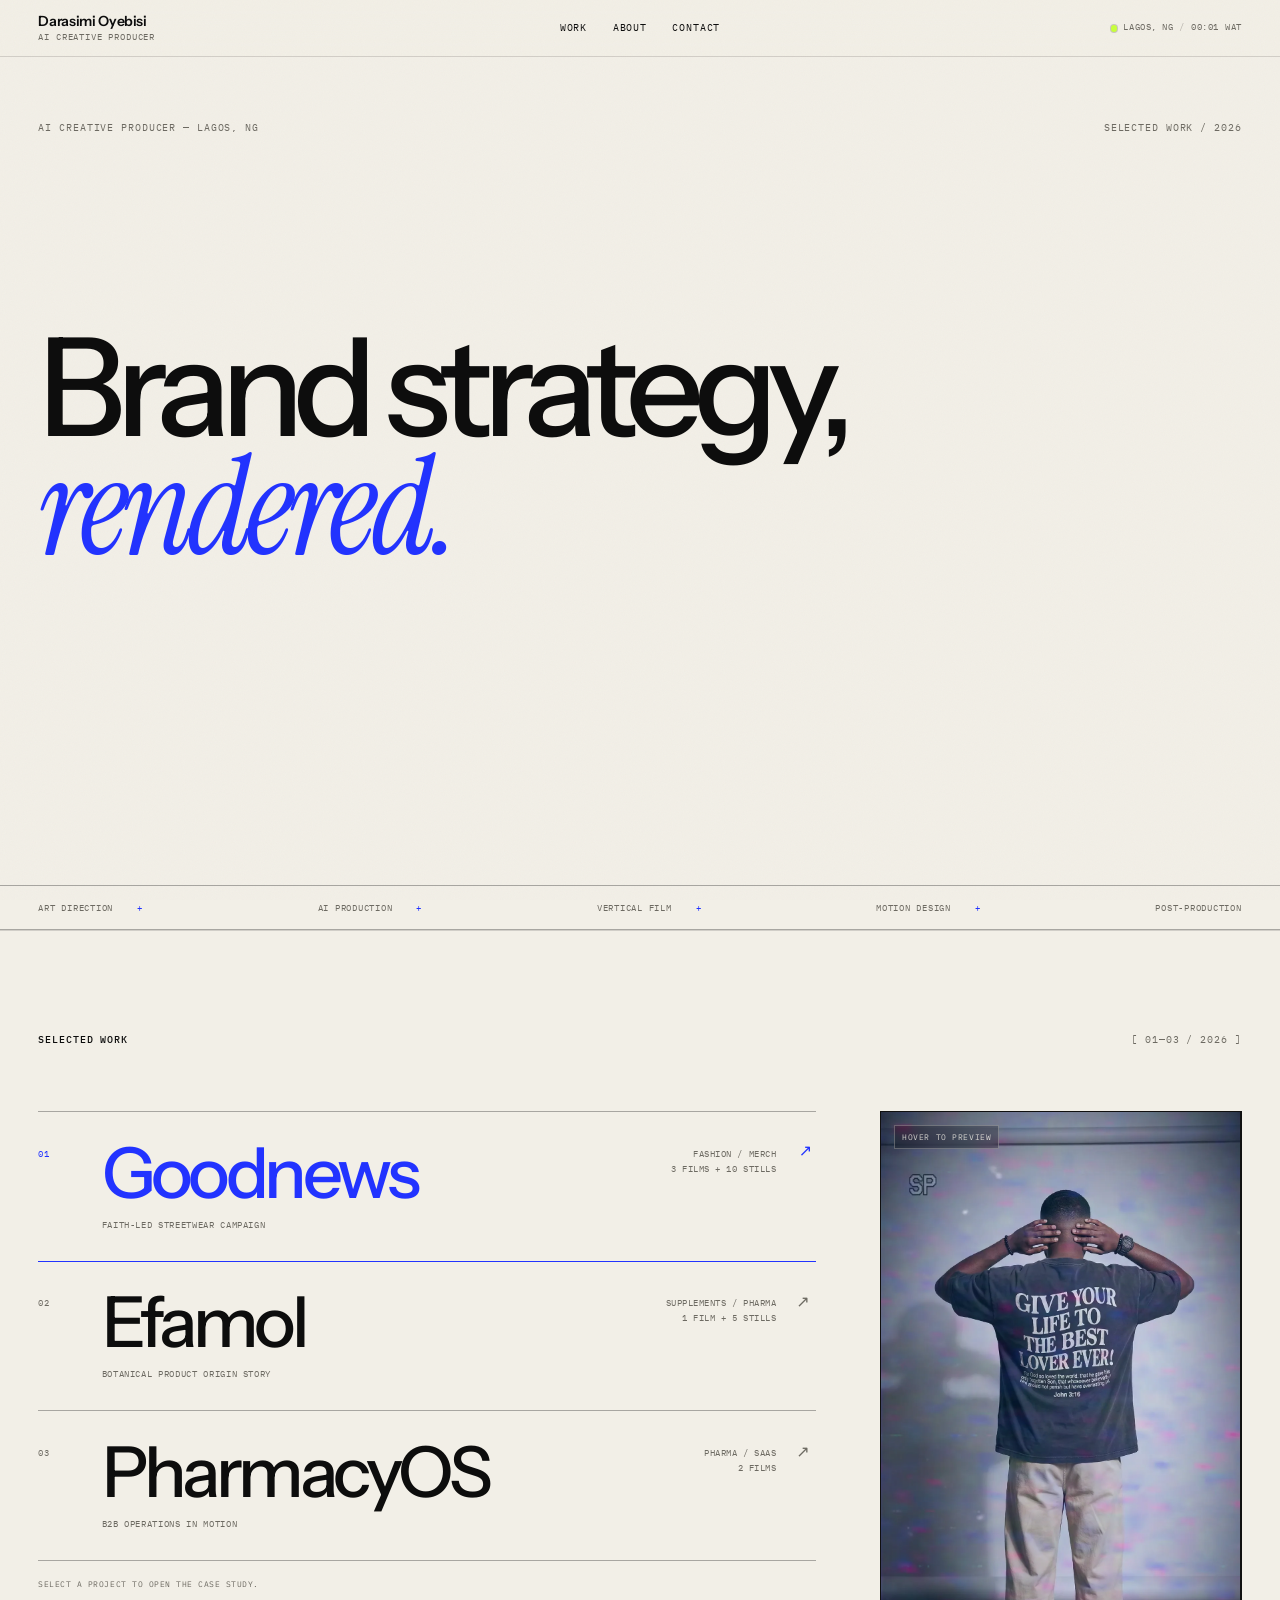
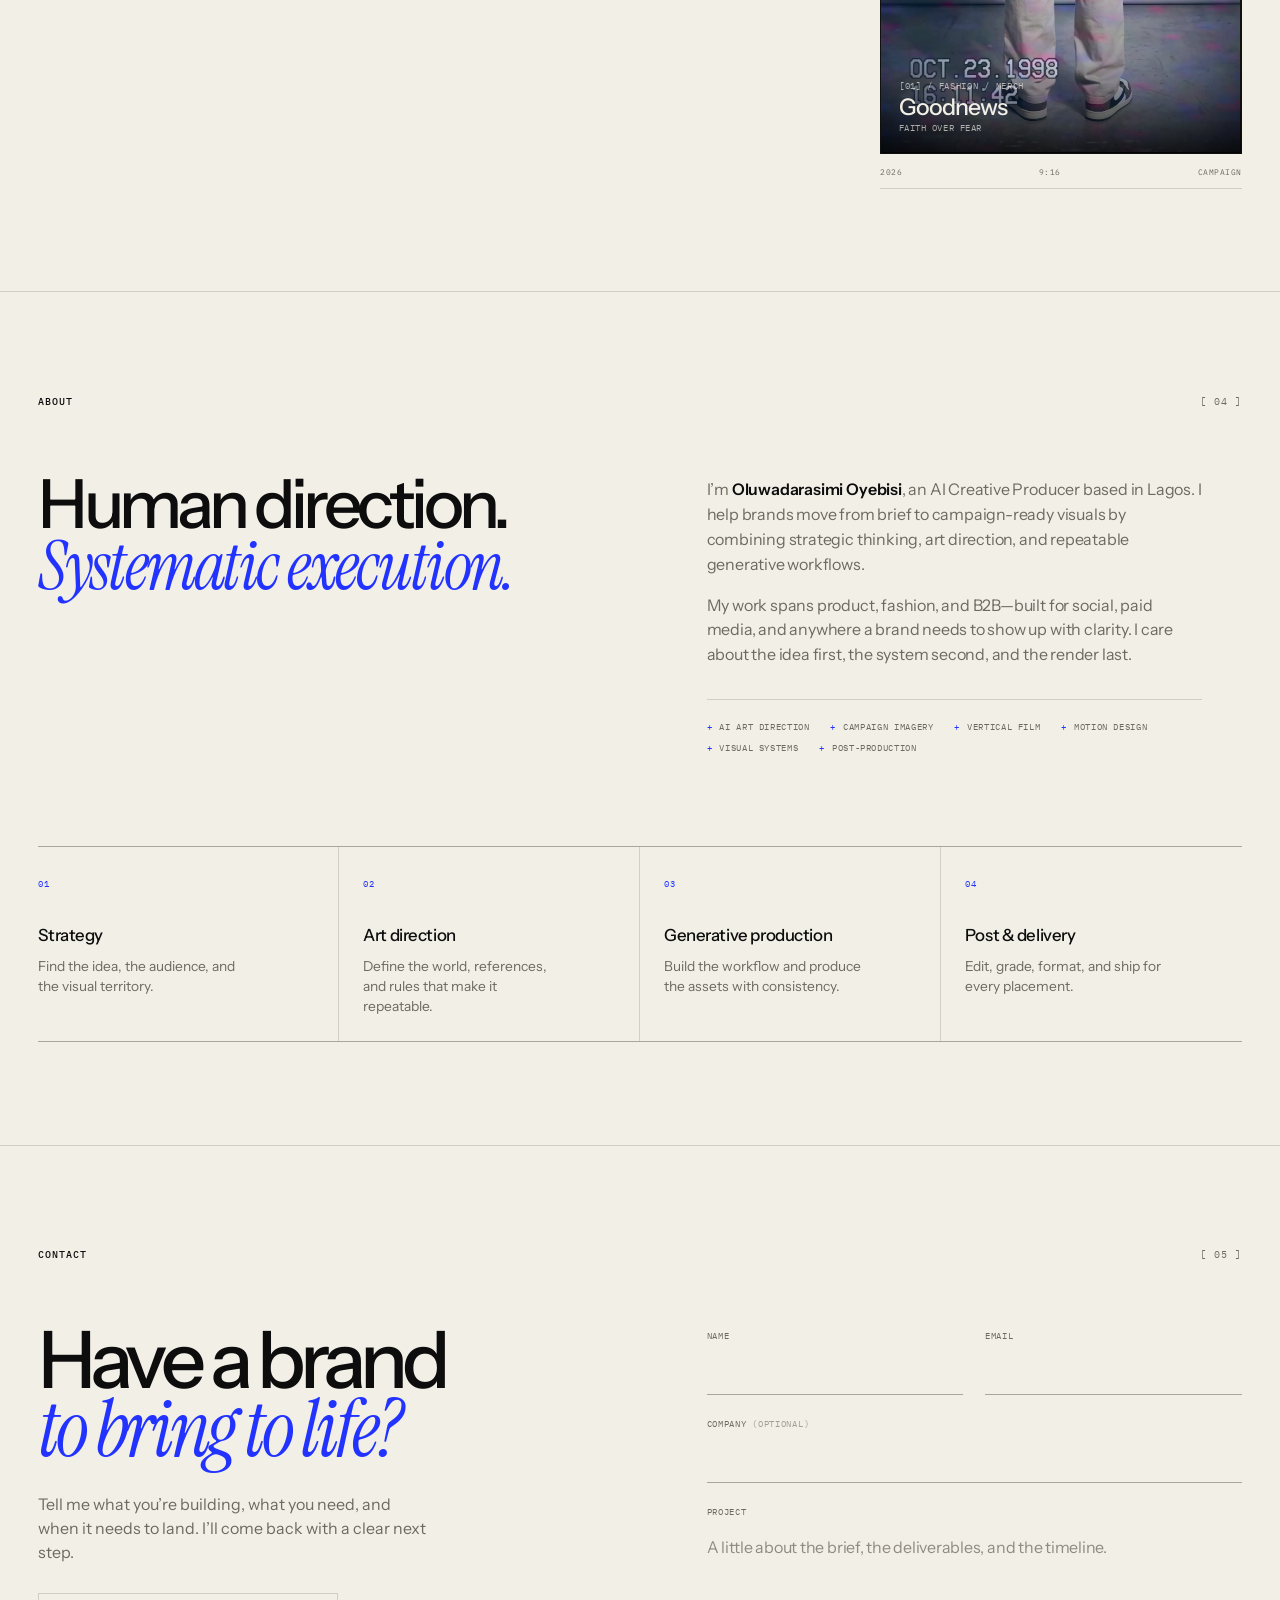
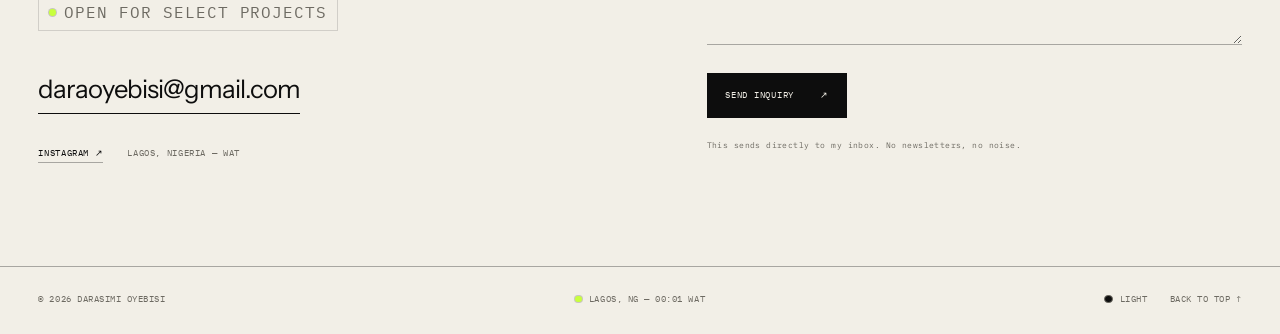
==== index.html @ 55bec702 "Add project outcomes and refine Goodnews copy" ====
<!doctype html>
<html lang="en" data-theme="light">
<head>
  <meta charset="utf-8">
  <meta name="viewport" content="width=device-width, initial-scale=1">
  <title>Darasimi Oyebisi — AI Creative Producer</title>
  <meta name="description" content="Darasimi Oyebisi is an AI Creative Producer turning brand strategy into studio-grade commercial visuals through systematic AI workflows. Selected work for Efamol, Goodnews, and PharmacyOS.">
  <meta name="author" content="Oluwadarasimi Oyebisi">
  <meta name="robots" content="index, follow">
  <meta name="theme-color" content="#F2EFE7">
  <meta name="color-scheme" content="light dark">

  <link rel="canonical" href="https://darasimi199.github.io/portfolio/">
  <meta property="og:type" content="website">
  <meta property="og:url" content="https://darasimi199.github.io/portfolio/">
  <meta property="og:title" content="Darasimi Oyebisi — AI Creative Producer">
  <meta property="og:description" content="Brand strategy, rendered. Studio-grade commercial visuals through systematic AI workflows.">
  <meta property="og:image" content="https://darasimi199.github.io/portfolio/assets/img/og-image.jpg">
  <meta property="og:image:width" content="1200">
  <meta property="og:image:height" content="630">
  <meta property="og:image:alt" content="Darasimi Oyebisi — AI Creative Producer, with campaign imagery from Goodnews Merch.">
  <meta name="twitter:card" content="summary_large_image">
  <meta name="twitter:title" content="Darasimi Oyebisi — AI Creative Producer">
  <meta name="twitter:description" content="Brand strategy, rendered. Studio-grade commercial visuals through systematic AI workflows.">
  <meta name="twitter:image" content="https://darasimi199.github.io/portfolio/assets/img/og-image.jpg">
  <meta name="twitter:image:alt" content="Darasimi Oyebisi — AI Creative Producer, with campaign imagery from Goodnews Merch.">

  <link rel="icon" href="assets/img/favicon.svg" type="image/svg+xml">
  <link rel="preload" href="assets/fonts/instrument-sans-latin.woff2" as="font" type="font/woff2" crossorigin>
  <link rel="preload" href="assets/fonts/instrument-serif-italic-latin.woff2" as="font" type="font/woff2" crossorigin>
  <link rel="stylesheet" href="assets/css/styles.css?v=20261104b">

  <script>
    (() => {
      try {
        const saved = localStorage.getItem('theme');
        document.documentElement.dataset.theme = saved === 'dark' ? 'dark' : 'light';
      } catch (error) {
        document.documentElement.dataset.theme = 'light';
      }
    })();
  </script>

  <script type="application/ld+json">
    {
      "@context": "https://schema.org",
      "@type": "Person",
      "name": "Oluwadarasimi Oyebisi",
      "alternateName": "Darasimi Oyebisi",
      "url": "https://darasimi199.github.io/portfolio/",
      "jobTitle": "AI Creative Producer",
      "description": "AI Creative Producer turning brand strategy into studio-grade commercial visuals through systematic AI workflows.",
      "email": "mailto:daraoyebisi@gmail.com",
      "address": {
        "@type": "PostalAddress",
        "addressLocality": "Lagos",
        "addressCountry": "NG"
      },
      "sameAs": [
        "https://www.instagram.com/jeezisreal/"
      ],
      "knowsAbout": [
        "AI art direction",
        "Commercial visuals",
        "Campaign production",
        "Vertical film",
        "Motion design",
        "Post-production"
      ]
    }
  </script>
</head>
<body>
  <a class="skip-link" href="#main">Skip to content</a>

  <header class="site-header">
    <div class="site-header__inner">
      <a class="brand" href="#top" aria-label="Darasimi Oyebisi — back to top">
        <span class="brand__name">Darasimi Oyebisi</span>
        <span class="brand__role">AI Creative Producer</span>
      </a>

      <nav class="site-nav" aria-label="Primary navigation">
        <a href="#work">Work</a>
        <a href="#about">About</a>
        <a href="#contact">Contact</a>
      </nav>

      <p class="header-meta">
        <span class="status-dot" aria-hidden="true"></span>
        <span>Lagos, NG</span>
        <span class="header-meta__sep">/</span>
        <time data-clock datetime="">--:--</time>
        <span>WAT</span>
      </p>
    </div>
  </header>

  <main id="main">
    <section class="hero" id="top" aria-labelledby="hero-title">
      <div class="hero__top">
        <p class="eyebrow">AI Creative Producer — Lagos, NG</p>
        <p class="hero__note">Selected work / 2026</p>
      </div>

      <h1 class="hero__title" id="hero-title">
        Brand strategy,<br>
        <em>rendered.</em>
      </h1>

      <div class="hero__bottom">
        <p class="hero__lede">
          I turn brand strategy into studio-grade commercial visuals through systematic AI workflows.
        </p>
        <a class="scroll-cue" href="#work">
          <span>View selected work</span>
          <span aria-hidden="true">↓</span>
        </a>
      </div>
    </section>

    <div class="discipline-strip" aria-hidden="true">
      <div class="discipline-strip__inner">
        <span>Art direction</span>
        <span>AI production</span>
        <span>Vertical film</span>
        <span>Motion design</span>
        <span>Post-production</span>
      </div>
    </div>

    <section class="section work" id="work" aria-labelledby="work-title">
      <div class="section-head">
        <h2 class="section-label" id="work-title">Selected work</h2>
        <p class="section-index">[ 01—03 / 2026 ]</p>
      </div>

      <div class="work-grid">
        <div class="work-list">
          <a class="project-row is-active" href="#goodnews" data-project="goodnews" aria-haspopup="dialog">
            <span class="project-row__number">01</span>
            <span class="project-row__body">
              <span class="project-row__name">Goodnews</span>
              <span class="project-row__desc">Faith-led streetwear campaign</span>
            </span>
            <span class="project-row__meta">Fashion / Merch<br>3 films + 10 stills</span>
            <span class="project-row__arrow" aria-hidden="true">↗</span>
            <img class="project-row__thumb" src="assets/media/goodnews/goodnews-poster.webp" alt="" width="1080" height="1920" loading="lazy">
          </a>

          <a class="project-row" href="#efamol" data-project="efamol" aria-haspopup="dialog">
            <span class="project-row__number">02</span>
            <span class="project-row__body">
              <span class="project-row__name">Efamol</span>
              <span class="project-row__desc">Botanical product origin story</span>
            </span>
            <span class="project-row__meta">Supplements / Pharma<br>1 film + 5 stills</span>
            <span class="project-row__arrow" aria-hidden="true">↗</span>
            <img class="project-row__thumb" src="assets/media/efamol/efamol-poster.webp" alt="" width="1080" height="1920" loading="lazy">
          </a>

          <a class="project-row" href="#pharmacyos" data-project="pharmacyos" aria-haspopup="dialog">
            <span class="project-row__number">03</span>
            <span class="project-row__body">
              <span class="project-row__name">PharmacyOS</span>
              <span class="project-row__desc">B2B operations in motion</span>
            </span>
            <span class="project-row__meta">Pharma / SaaS<br>2 films</span>
            <span class="project-row__arrow" aria-hidden="true">↗</span>
            <img class="project-row__thumb" src="assets/media/pharmacyos/pharmacyos-sku-poster.webp" alt="" width="1080" height="1920" loading="lazy">
          </a>

          <p class="work-note">Select a project to open the case study.</p>
        </div>

        <aside class="work-preview" aria-hidden="true">
          <div class="preview-frame">
            <video class="preview-video is-active" data-preview="goodnews" muted loop playsinline preload="none" poster="assets/media/goodnews/goodnews-poster.webp">
              <source src="assets/media/goodnews/goodnews-preview.mp4" type="video/mp4">
            </video>
            <video class="preview-video" data-preview="efamol" muted loop playsinline preload="none" poster="assets/media/efamol/efamol-poster.webp">
              <source src="assets/media/efamol/efamol-preview.mp4" type="video/mp4">
            </video>
            <video class="preview-video" data-preview="pharmacyos" muted loop playsinline preload="none" poster="assets/media/pharmacyos/pharmacyos-sku-poster.webp">
              <source src="assets/media/pharmacyos/pharmacyos-preview.mp4" type="video/mp4">
            </video>

            <div class="preview-overlay">
              <span class="preview-kicker" data-preview-kicker>[01] / Fashion</span>
              <span class="preview-name" data-preview-name>Goodnews</span>
              <span class="preview-caption" data-preview-caption>Faith Over Fear</span>
            </div>

            <span class="preview-hint">Hover to preview</span>
          </div>

          <div class="preview-foot">
            <span>2026</span>
            <span>9:16</span>
            <span>Campaign</span>
          </div>
        </aside>
      </div>
    </section>

    <section class="section about" id="about" aria-labelledby="about-title">
      <div class="section-head">
        <h2 class="section-label" id="about-title">About</h2>
        <p class="section-index">[ 04 ]</p>
      </div>

      <div class="about-grid reveal">
        <h3 class="about-title">
          Human direction.<br>
          <em>Systematic execution.</em>
        </h3>

        <div class="about-copy">
          <p>
            I’m <strong>Oluwadarasimi Oyebisi</strong>, an AI Creative Producer based in Lagos. I help brands move from brief to campaign-ready visuals by combining strategic thinking, art direction, and repeatable generative workflows.
          </p>
          <p>
            My work spans product, fashion, and B2B—built for social, paid media, and anywhere a brand needs to show up with clarity. I care about the idea first, the system second, and the render last.
          </p>

          <ul class="capabilities" aria-label="Capabilities">
            <li>AI art direction</li>
            <li>Campaign imagery</li>
            <li>Vertical film</li>
            <li>Motion design</li>
            <li>Visual systems</li>
            <li>Post-production</li>
          </ul>
        </div>
      </div>

      <ol class="system reveal" aria-label="How I work">
        <li>
          <span>01</span>
          <h4>Strategy</h4>
          <p>Find the idea, the audience, and the visual territory.</p>
        </li>
        <li>
          <span>02</span>
          <h4>Art direction</h4>
          <p>Define the world, references, and rules that make it repeatable.</p>
        </li>
        <li>
          <span>03</span>
          <h4>Generative production</h4>
          <p>Build the workflow and produce the assets with consistency.</p>
        </li>
        <li>
          <span>04</span>
          <h4>Post &amp; delivery</h4>
          <p>Edit, grade, format, and ship for every placement.</p>
        </li>
      </ol>
    </section>

    <section class="section contact" id="contact" aria-labelledby="contact-title">
      <div class="section-head">
        <h2 class="section-label" id="contact-title">Contact</h2>
        <p class="section-index">[ 05 ]</p>
      </div>

      <div class="contact-grid">
        <div class="contact-intro reveal">
          <h3 class="contact-title">
            Have a brand<br>
            <em>to bring to life?</em>
          </h3>
          <p>
            Tell me what you’re building, what you need, and when it needs to land. I’ll come back with a clear next step.
          </p>

          <p class="availability">
            <span class="status-dot" aria-hidden="true"></span>
            Open for select projects
          </p>

          <a class="email-link" href="mailto:daraoyebisi@gmail.com">daraoyebisi@gmail.com</a>

          <div class="contact-links">
            <a href="https://www.instagram.com/jeezisreal/" target="_blank" rel="noreferrer">Instagram ↗</a>
            <span>Lagos, Nigeria — WAT</span>
          </div>
        </div>

        <form class="contact-form reveal" action="https://formsubmit.co/daraoyebisi@gmail.com" method="POST">
          <input type="hidden" name="_subject" value="New project inquiry — Darasimi Oyebisi">
          <input type="hidden" name="_template" value="table">
          <input type="hidden" name="_next" value="https://darasimi199.github.io/portfolio/thanks.html">
          <input type="text" name="_honey" class="hp" tabindex="-1" autocomplete="off" aria-hidden="true">

          <div class="form-row">
            <label class="field">
              <span>Name</span>
              <input type="text" name="name" autocomplete="name" required>
            </label>
            <label class="field">
              <span>Email</span>
              <input type="email" name="email" autocomplete="email" required>
            </label>
          </div>

          <label class="field">
            <span>Company <em>(optional)</em></span>
            <input type="text" name="company" autocomplete="organization">
          </label>

          <label class="field">
            <span>Project</span>
            <textarea name="message" rows="4" required placeholder="A little about the brief, the deliverables, and the timeline."></textarea>
          </label>

          <button class="submit-button" type="submit">
            <span>Send inquiry</span>
            <span aria-hidden="true">↗</span>
          </button>

          <p class="form-note">This sends directly to my inbox. No newsletters, no noise.</p>
        </form>
      </div>
    </section>
  </main>

  <footer class="site-footer">
    <div class="site-footer__inner">
      <p>© 2026 Darasimi Oyebisi</p>
      <p class="footer-mid">
        <span class="status-dot" aria-hidden="true"></span>
        <span>Lagos, NG — <time data-clock datetime="">--:--</time> WAT</span>
      </p>
      <div class="footer-actions">
        <button class="theme-toggle" type="button" data-theme-toggle aria-label="Switch to dark mode">
          <span class="theme-toggle__dot" aria-hidden="true"></span>
          <span data-theme-label>Light</span>
        </button>
        <a href="#top">Back to top ↑</a>
      </div>
    </div>
  </footer>

  <dialog class="case-dialog" id="case-study" aria-labelledby="case-title">
    <div class="case-shell">
      <div class="case-topbar">
        <span class="case-kicker" data-case-kicker></span>
        <button class="case-close" type="button" data-case-close>
          <span>Close</span>
          <span aria-hidden="true">×</span>
        </button>
      </div>
      <div data-case-content></div>
    </div>
  </dialog>

  <script src="assets/js/main.js?v=20261104b" defer></script>
</body>
</html>
---- assets/css/styles.css ----
/* ------------------------------------------------------------
   Fonts
------------------------------------------------------------ */
@font-face {
  font-family: "Instrument Sans";
  src: url("../fonts/instrument-sans-latin.woff2") format("woff2");
  font-weight: 400 700;
  font-style: normal;
  font-display: swap;
}
@font-face {
  font-family: "Instrument Serif";
  src: url("../fonts/instrument-serif-italic-latin.woff2") format("woff2");
  font-weight: 400;
  font-style: italic;
  font-display: swap;
}
@font-face {
  font-family: "IBM Plex Mono";
  src: url("../fonts/ibm-plex-mono-400-latin.woff2") format("woff2");
  font-weight: 400;
  font-style: normal;
  font-display: swap;
}
@font-face {
  font-family: "IBM Plex Mono";
  src: url("../fonts/ibm-plex-mono-500-latin.woff2") format("woff2");
  font-weight: 500;
  font-style: normal;
  font-display: swap;
}

/* ------------------------------------------------------------
   Tokens
------------------------------------------------------------ */
:root {
  --paper: #f2efe7;
  --ink: #0d0d0d;
  --muted: #6d6a62;
  --line: rgba(13, 13, 13, 0.14);
  --line-strong: rgba(13, 13, 13, 0.32);
  --accent: #2233ff;
  --accent-ink: #f2efe7;
  --signal: #c8ff3d;
  --overlay: #090909;
  --overlay-ink: #f2efe7;
  --overlay-muted: #938f86;
  --overlay-line: rgba(242, 239, 231, 0.16);
  --overlay-accent: #6b7bff;
  --font-sans: "Instrument Sans", system-ui, -apple-system, "Segoe UI", sans-serif;
  --font-serif: "Instrument Serif", Georgia, "Times New Roman", serif;
  --font-mono: "IBM Plex Mono", ui-monospace, SFMono-Regular, Consolas, monospace;
  --gutter: clamp(1.25rem, 3vw, 3.5rem);
  --header-h: 4.5rem;
  --ease: cubic-bezier(0.22, 1, 0.36, 1);
}

[data-theme="dark"] {
  --paper: #0b0b0b;
  --ink: #f2efe7;
  --muted: #938f86;
  --line: rgba(242, 239, 231, 0.16);
  --line-strong: rgba(242, 239, 231, 0.34);
  --accent: #6b7bff;
  --accent-ink: #0b0b0b;
  --signal: #c8ff3d;
}

/* ------------------------------------------------------------
   Reset / base
------------------------------------------------------------ */
*,
*::before,
*::after {
  box-sizing: border-box;
}

html {
  scroll-behavior: smooth;
  scroll-padding-top: calc(var(--header-h) + 1.5rem);
  -webkit-text-size-adjust: 100%;
}

body {
  margin: 0;
  background: var(--paper);
  color: var(--ink);
  font-family: var(--font-sans);
  font-size: 1rem;
  line-height: 1.5;
  -webkit-font-smoothing: antialiased;
  text-rendering: optimizeLegibility;
  overflow-x: hidden;
  transition: background-color 0.45s ease, color 0.45s ease;
}

body::before {
  content: "";
  position: fixed;
  inset: 0;
  z-index: 100;
  pointer-events: none;
  opacity: 0.035;
  background-image: url("data:image/svg+xml,%3Csvg viewBox='0 0 180 180' xmlns='http://www.w3.org/2000/svg'%3E%3Cfilter id='n'%3E%3CfeTurbulence type='fractalNoise' baseFrequency='.9' numOctaves='3' stitchTiles='stitch'/%3E%3C/filter%3E%3Crect width='100%25' height='100%25' filter='url(%23n)'/%3E%3C/svg%3E");
  background-size: 180px 180px;
  mix-blend-mode: multiply;
}

[data-theme="dark"] body::before {
  opacity: 0.05;
  mix-blend-mode: screen;
}

h1,
h2,
h3,
h4,
p,
figure,
blockquote {
  margin: 0;
}

ul,
ol {
  margin: 0;
  padding: 0;
  list-style: none;
}

a {
  color: inherit;
  text-decoration: none;
}

img,
video {
  max-width: 100%;
  display: block;
}

button,
input,
textarea,
select {
  font: inherit;
}

button {
  color: inherit;
}

::selection {
  background: var(--accent);
  color: var(--accent-ink);
}

:focus-visible {
  outline: 2px solid var(--accent);
  outline-offset: 4px;
}

.skip-link {
  position: fixed;
  top: 1rem;
  left: 1rem;
  z-index: 200;
  padding: 0.65rem 0.9rem;
  background: var(--ink);
  color: var(--paper);
  font-family: var(--font-mono);
  font-size: 0.68rem;
  letter-spacing: 0.08em;
  text-transform: uppercase;
  transform: translateY(-200%);
  transition: transform 0.2s ease;
}

.skip-link:focus {
  transform: translateY(0);
}

.status-dot {
  display: inline-block;
  width: 0.43rem;
  height: 0.43rem;
  flex: 0 0 auto;
  border-radius: 50%;
  background: var(--signal);
  box-shadow: 0 0 0 1px rgba(13, 13, 13, 0.18);
}

/* ------------------------------------------------------------
   Header
------------------------------------------------------------ */
.site-header {
  position: sticky;
  top: 0;
  z-index: 50;
  background: color-mix(in srgb, var(--paper) 92%, transparent);
  border-bottom: 1px solid var(--line);
  backdrop-filter: blur(16px);
  -webkit-backdrop-filter: blur(16px);
}

.site-header__inner {
  width: min(100%, 1600px);
  margin: 0 auto;
  padding: 0.85rem var(--gutter);
  display: grid;
  grid-template-columns: 1fr auto 1fr;
  align-items: center;
  gap: 1rem;
}

.brand {
  display: inline-flex;
  flex-direction: column;
  gap: 0.15rem;
  justify-self: start;
}

.brand__name {
  font-size: 0.88rem;
  font-weight: 600;
  letter-spacing: -0.025em;
  line-height: 1.1;
}

.brand__role {
  font-family: var(--font-mono);
  font-size: 0.58rem;
  font-weight: 400;
  letter-spacing: 0.09em;
  line-height: 1.2;
  text-transform: uppercase;
  color: var(--muted);
}

.site-nav {
  display: flex;
  align-items: center;
  gap: clamp(1rem, 2vw, 2rem);
  font-family: var(--font-mono);
  font-size: 0.64rem;
  font-weight: 400;
  letter-spacing: 0.08em;
  text-transform: uppercase;
}

.site-nav a {
  position: relative;
  padding: 0.25rem 0;
}

.site-nav a::after {
  content: "";
  position: absolute;
  left: 0;
  right: 0;
  bottom: -0.05rem;
  height: 1px;
  background: var(--accent);
  transform: scaleX(0);
  transform-origin: left;
  transition: transform 0.3s var(--ease);
}

.site-nav a:hover::after,
.site-nav a:focus-visible::after {
  transform: scaleX(1);
}

.header-meta {
  display: flex;
  align-items: center;
  gap: 0.38rem;
  justify-self: end;
  font-family: var(--font-mono);
  font-size: 0.57rem;
  letter-spacing: 0.06em;
  text-transform: uppercase;
  color: var(--muted);
  white-space: nowrap;
}

.header-meta__sep {
  opacity: 0.45;
}

/* ------------------------------------------------------------
   Hero
------------------------------------------------------------ */
.hero {
  width: min(100%, 1600px);
  min-height: calc(100svh - var(--header-h));
  margin: 0 auto;
  padding: clamp(2.5rem, 5vw, 5rem) var(--gutter) clamp(2.5rem, 5vw, 5rem);
  display: flex;
  flex-direction: column;
  justify-content: space-between;
  gap: clamp(3rem, 7vw, 7rem);
}

.hero__top {
  display: flex;
  align-items: baseline;
  justify-content: space-between;
  gap: 1.5rem;
}

.eyebrow,
.hero__note,
.section-label,
.section-index,
.scroll-cue {
  font-family: var(--font-mono);
  font-size: 0.62rem;
  font-weight: 400;
  letter-spacing: 0.09em;
  line-height: 1.4;
  text-transform: uppercase;
}

.eyebrow,
.hero__note {
  color: var(--muted);
}

.hero__note {
  text-align: right;
}

.hero__title {
  max-width: 11.6ch;
  font-size: clamp(3.4rem, 10.7vw, 11rem);
  font-weight: 500;
  letter-spacing: -0.075em;
  line-height: 0.86;
  text-wrap: balance;
  animation: fade-up 1s var(--ease) 0.06s both;
}

.hero__title em {
  font-family: var(--font-serif);
  font-weight: 400;
  font-style: italic;
  letter-spacing: -0.045em;
  color: var(--accent);
}

.hero__bottom {
  display: grid;
  grid-template-columns: minmax(0, 1fr) auto;
  align-items: end;
  gap: 2rem;
  padding-top: 0.5rem;
}

.hero__lede {
  max-width: 34ch;
  font-size: clamp(1.05rem, 1.55vw, 1.35rem);
  line-height: 1.35;
  letter-spacing: -0.022em;
  text-wrap: pretty;
  animation: fade-up 1s var(--ease) 0.18s both;
}

.scroll-cue {
  display: inline-flex;
  align-items: center;
  gap: 0.75rem;
  padding-bottom: 0.35rem;
  border-bottom: 1px solid var(--ink);
  white-space: nowrap;
  color: var(--ink);
  animation: fade-up 1s var(--ease) 0.28s both;
}

.scroll-cue span:last-child {
  color: var(--accent);
  font-size: 0.9rem;
}

.hero__top,
.hero__title,
.hero__bottom {
  opacity: 0;
}

.hero__top {
  animation: fade-up 0.85s var(--ease) both;
}

/* ------------------------------------------------------------
   Discipline strip
------------------------------------------------------------ */
.discipline-strip {
  border-top: 1px solid var(--line-strong);
  border-bottom: 1px solid var(--line-strong);
  overflow: hidden;
}

.discipline-strip__inner {
  width: min(100%, 1600px);
  margin: 0 auto;
  padding: 0.9rem var(--gutter);
  display: flex;
  justify-content: space-between;
  gap: 1.5rem;
  font-family: var(--font-mono);
  font-size: 0.58rem;
  letter-spacing: 0.08em;
  text-transform: uppercase;
  color: var(--muted);
  white-space: nowrap;
}

.discipline-strip__inner span {
  display: inline-flex;
  align-items: center;
  gap: 1.5rem;
}

.discipline-strip__inner span:not(:last-child)::after {
  content: "+";
  color: var(--accent);
}

/* ------------------------------------------------------------
   Shared section
------------------------------------------------------------ */
.section {
  width: min(100%, 1600px);
  margin: 0 auto;
  padding: clamp(4rem, 8vw, 8rem) var(--gutter);
  border-top: 1px solid var(--line);
}

.section-head {
  display: flex;
  align-items: baseline;
  justify-content: space-between;
  gap: 1.5rem;
  margin-bottom: clamp(2.5rem, 5vw, 4.5rem);
}

.section-label {
  font-weight: 500;
  color: var(--ink);
}

.section-index {
  color: var(--muted);
  text-align: right;
}

/* ------------------------------------------------------------
   Work
------------------------------------------------------------ */
.work-grid {
  display: grid;
  grid-template-columns: minmax(0, 1.55fr) minmax(250px, 0.72fr);
  align-items: start;
  gap: clamp(2rem, 5vw, 6rem);
}

.work-list {
  border-top: 1px solid var(--line-strong);
}

.work-note {
  margin-top: 1.1rem;
  font-family: var(--font-mono);
  font-size: 0.53rem;
  letter-spacing: 0.06em;
  line-height: 1.5;
  text-transform: uppercase;
  color: var(--muted);
}

.project-row {
  position: relative;
  display: grid;
  grid-template-columns: 2.7rem minmax(0, 1fr) auto 1.25rem;
  align-items: start;
  gap: 1.25rem;
  padding: clamp(1.2rem, 2.3vw, 2.15rem) 0;
  border-bottom: 1px solid var(--line-strong);
  transition: color 0.3s ease, padding 0.45s var(--ease);
}

.project-row::before {
  content: "";
  position: absolute;
  left: 0;
  right: 0;
  bottom: -1px;
  height: 1px;
  background: var(--accent);
  transform: scaleX(0);
  transform-origin: left;
  transition: transform 0.55s var(--ease);
}

.project-row:hover::before,
.project-row:focus-visible::before,
.project-row.is-active::before {
  transform: scaleX(1);
}

.project-row__number {
  padding-top: 0.55em;
  font-family: var(--font-mono);
  font-size: 0.59rem;
  letter-spacing: 0.06em;
  color: var(--muted);
  transition: color 0.3s ease;
}

.project-row__body {
  display: flex;
  flex-direction: column;
  min-width: 0;
}

.project-row__name {
  font-size: clamp(2.65rem, 5.5vw, 6rem);
  font-weight: 500;
  letter-spacing: -0.065em;
  line-height: 0.9;
  transition: color 0.3s ease, transform 0.45s var(--ease);
  transform-origin: left;
}

.project-row__desc {
  margin-top: 0.8rem;
  font-family: var(--font-mono);
  font-size: 0.58rem;
  letter-spacing: 0.07em;
  line-height: 1.45;
  text-transform: uppercase;
  color: var(--muted);
}

.project-row__meta {
  padding-top: 0.6em;
  font-family: var(--font-mono);
  font-size: 0.56rem;
  letter-spacing: 0.06em;
  line-height: 1.65;
  text-transform: uppercase;
  text-align: right;
  color: var(--muted);
  white-space: nowrap;
}

.project-row__arrow {
  padding-top: 0.15em;
  font-size: 1rem;
  line-height: 1;
  color: var(--muted);
  transition: color 0.3s ease, transform 0.45s var(--ease);
}

.project-row:hover .project-row__name,
.project-row:focus-visible .project-row__name,
.project-row.is-active .project-row__name {
  color: var(--accent);
}

.project-row:hover .project-row__arrow,
.project-row:focus-visible .project-row__arrow,
.project-row.is-active .project-row__arrow {
  color: var(--accent);
  transform: translate(0.15rem, -0.15rem);
}

.project-row:hover .project-row__number,
.project-row:focus-visible .project-row__number,
.project-row.is-active .project-row__number {
  color: var(--accent);
}

.project-row__thumb {
  display: none;
}

.work-preview {
  position: sticky;
  top: calc(var(--header-h) + 1.75rem);
  display: flex;
  flex-direction: column;
  align-items: flex-end;
  gap: 0.8rem;
}

.preview-frame {
  position: relative;
  width: 100%;
  max-width: 380px;
  aspect-ratio: 9 / 16;
  overflow: hidden;
  background: #111;
  border: 1px solid var(--line-strong);
}

.preview-video {
  position: absolute;
  inset: 0;
  width: 100%;
  height: 100%;
  object-fit: cover;
  opacity: 0;
  transition: opacity 0.55s var(--ease);
}

.preview-video.is-active {
  opacity: 1;
}

.preview-overlay {
  position: absolute;
  inset: auto 0 0;
  display: flex;
  flex-direction: column;
  gap: 0.18rem;
  padding: 1.1rem;
  color: var(--overlay-ink);
  background: linear-gradient(to top, rgba(0, 0, 0, 0.78), rgba(0, 0, 0, 0.14) 65%, transparent);
}

.preview-kicker {
  font-family: var(--font-mono);
  font-size: 0.54rem;
  letter-spacing: 0.08em;
  text-transform: uppercase;
  color: rgba(242, 239, 231, 0.68);
}

.preview-name {
  font-size: clamp(1.25rem, 1.8vw, 1.65rem);
  font-weight: 500;
  letter-spacing: -0.04em;
  line-height: 1;
}

.preview-caption {
  font-family: var(--font-mono);
  font-size: 0.54rem;
  letter-spacing: 0.06em;
  text-transform: uppercase;
  color: rgba(242, 239, 231, 0.68);
}

.preview-hint {
  position: absolute;
  top: 0.8rem;
  left: 0.8rem;
  padding: 0.32rem 0.45rem;
  border: 1px solid rgba(242, 239, 231, 0.28);
  background: rgba(0, 0, 0, 0.24);
  color: rgba(242, 239, 231, 0.84);
  font-family: var(--font-mono);
  font-size: 0.5rem;
  letter-spacing: 0.07em;
  text-transform: uppercase;
  backdrop-filter: blur(6px);
}

.preview-foot {
  display: flex;
  justify-content: space-between;
  width: 100%;
  max-width: 380px;
  padding-bottom: 0.55rem;
  border-bottom: 1px solid var(--line);
  font-family: var(--font-mono);
  font-size: 0.53rem;
  letter-spacing: 0.06em;
  text-transform: uppercase;
  color: var(--muted);
}

/* ------------------------------------------------------------
   About
------------------------------------------------------------ */
.about-grid {
  display: grid;
  grid-template-columns: minmax(0, 1.05fr) minmax(0, 0.95fr);
  gap: clamp(2rem, 6vw, 7rem);
  align-items: start;
}

.about-title {
  font-size: clamp(2.7rem, 5.3vw, 5.8rem);
  font-weight: 500;
  letter-spacing: -0.07em;
  line-height: 0.9;
  text-wrap: balance;
}

.about-title em {
  font-family: var(--font-serif);
  font-weight: 400;
  font-style: italic;
  letter-spacing: -0.04em;
  color: var(--accent);
}

.about-copy {
  max-width: 45ch;
  padding-top: 0.3rem;
}

.about-copy p {
  font-size: clamp(1rem, 1.2vw, 1.12rem);
  line-height: 1.55;
  letter-spacing: -0.012em;
  color: var(--muted);
}

.about-copy p + p {
  margin-top: 1rem;
}

.about-copy strong {
  font-weight: 600;
  color: var(--ink);
}

.capabilities {
  display: flex;
  flex-wrap: wrap;
  gap: 0.5rem 1.3rem;
  margin-top: 2rem;
  padding-top: 1.3rem;
  border-top: 1px solid var(--line);
}

.capabilities li {
  font-family: var(--font-mono);
  font-size: 0.57rem;
  letter-spacing: 0.07em;
  text-transform: uppercase;
  color: var(--muted);
}

.capabilities li::before {
  content: "+";
  margin-right: 0.45rem;
  color: var(--accent);
}

.system {
  display: grid;
  grid-template-columns: repeat(4, minmax(0, 1fr));
  margin-top: clamp(3.5rem, 7vw, 6.5rem);
  border-top: 1px solid var(--line-strong);
  border-bottom: 1px solid var(--line-strong);
}

.system li {
  min-height: 11rem;
  padding: 1.4rem 1.5rem 1.5rem 0;
  border-right: 1px solid var(--line);
}

.system li + li {
  padding-left: 1.5rem;
}

.system li:last-child {
  border-right: 0;
}

.system span {
  font-family: var(--font-mono);
  font-size: 0.56rem;
  letter-spacing: 0.08em;
  color: var(--accent);
}

.system h4 {
  margin: 1.9rem 0 0.55rem;
  font-size: 1.05rem;
  font-weight: 500;
  letter-spacing: -0.025em;
}

.system p {
  max-width: 22ch;
  font-size: 0.86rem;
  line-height: 1.45;
  color: var(--muted);
}

/* ------------------------------------------------------------
   Contact
------------------------------------------------------------ */
.contact-grid {
  display: grid;
  grid-template-columns: minmax(0, 1.05fr) minmax(0, 0.95fr);
  gap: clamp(2.5rem, 6vw, 7rem);
  align-items: start;
}

.contact-title {
  max-width: 8.5ch;
  font-size: clamp(3rem, 6.2vw, 6.8rem);
  font-weight: 500;
  letter-spacing: -0.075em;
  line-height: 0.86;
  text-wrap: balance;
}

.contact-title em {
  font-family: var(--font-serif);
  font-weight: 400;
  font-style: italic;
  letter-spacing: -0.045em;
  color: var(--accent);
}

.contact-intro > p {
  max-width: 36ch;
  margin-top: 1.8rem;
  font-size: clamp(1rem, 1.2vw, 1.12rem);
  line-height: 1.5;
  color: var(--muted);
}

.availability {
  display: flex;
  width: fit-content;
  align-items: center;
  gap: 0.5rem;
  margin-top: 1.6rem;
  padding: 0.38rem 0.62rem;
  border: 1px solid var(--line);
  font-family: var(--font-mono);
  font-size: 0.56rem;
  letter-spacing: 0.06em;
  text-transform: uppercase;
  color: var(--muted);
}

.email-link {
  display: block;
  width: fit-content;
  margin-top: 2.4rem;
  padding-bottom: 0.3rem;
  border-bottom: 1px solid var(--ink);
  font-size: clamp(1.15rem, 2vw, 1.8rem);
  letter-spacing: -0.04em;
  overflow-wrap: anywhere;
  transition: color 0.3s ease, border-color 0.3s ease;
}

.email-link:hover,
.email-link:focus-visible {
  color: var(--accent);
  border-color: var(--accent);
}

.contact-links {
  display: flex;
  flex-wrap: wrap;
  gap: 0.6rem 1.5rem;
  margin-top: 2rem;
  font-family: var(--font-mono);
  font-size: 0.56rem;
  letter-spacing: 0.07em;
  text-transform: uppercase;
  color: var(--muted);
}

.contact-links a {
  color: var(--ink);
  border-bottom: 1px solid var(--line-strong);
  padding-bottom: 0.2rem;
  transition: color 0.3s ease, border-color 0.3s ease;
}

.contact-links a:hover,
.contact-links a:focus-visible {
  color: var(--accent);
  border-color: var(--accent);
}

.contact-form {
  display: flex;
  flex-direction: column;
  gap: 1.35rem;
  padding-top: 0.2rem;
}

.form-row {
  display: grid;
  grid-template-columns: 1fr 1fr;
  gap: 1.35rem;
}

.field {
  display: flex;
  flex-direction: column;
  gap: 0.45rem;
}

.field > span {
  font-family: var(--font-mono);
  font-size: 0.55rem;
  letter-spacing: 0.08em;
  text-transform: uppercase;
  color: var(--muted);
}

.field > span em {
  font-style: normal;
  opacity: 0.6;
}

.field input,
.field textarea {
  width: 100%;
  padding: 0.65rem 0;
  border: 0;
  border-bottom: 1px solid var(--line-strong);
  border-radius: 0;
  background: transparent;
  color: var(--ink);
  font-size: 1rem;
  letter-spacing: -0.015em;
  outline: none;
  transition: border-color 0.3s ease;
}

.field textarea {
  min-height: 7.5rem;
  resize: vertical;
  line-height: 1.5;
}

.field input::placeholder,
.field textarea::placeholder {
  color: var(--muted);
  opacity: 0.75;
}

.field input:focus,
.field textarea:focus {
  border-color: var(--accent);
}

.hp {
  position: absolute !important;
  width: 1px !important;
  height: 1px !important;
  padding: 0 !important;
  margin: -1px !important;
  overflow: hidden !important;
  clip: rect(0, 0, 0, 0) !important;
  white-space: nowrap !important;
  border: 0 !important;
}

.submit-button {
  align-self: flex-start;
  display: inline-flex;
  align-items: center;
  gap: 1.6rem;
  margin-top: 0.4rem;
  padding: 0.9rem 1.1rem;
  border: 1px solid var(--ink);
  background: var(--ink);
  color: var(--paper);
  font-family: var(--font-mono);
  font-size: 0.58rem;
  letter-spacing: 0.08em;
  text-transform: uppercase;
  cursor: pointer;
  transition: background-color 0.3s ease, border-color 0.3s ease, color 0.3s ease;
}

.submit-button:hover,
.submit-button:focus-visible {
  border-color: var(--accent);
  background: var(--accent);
  color: var(--accent-ink);
}

.form-note {
  font-family: var(--font-mono);
  font-size: 0.53rem;
  letter-spacing: 0.05em;
  line-height: 1.5;
  color: var(--muted);
}

/* ------------------------------------------------------------
   Thank-you page
------------------------------------------------------------ */
.thanks {
  min-height: calc(100svh - 12rem);
  display: flex;
  flex-direction: column;
  justify-content: center;
  gap: 1.5rem;
}

.thanks h1 {
  font-size: clamp(3.5rem, 8vw, 8rem);
  font-weight: 500;
  letter-spacing: -0.075em;
  line-height: 0.88;
}

.thanks h1 em {
  font-family: var(--font-serif);
  font-weight: 400;
  font-style: italic;
  letter-spacing: -0.045em;
  color: var(--accent);
}

.thanks p {
  max-width: 40ch;
  font-size: 1.05rem;
  line-height: 1.5;
  color: var(--muted);
}

.thanks .email-link {
  margin-top: 0.5rem;
  font-size: clamp(1.05rem, 1.6vw, 1.35rem);
}

/* ------------------------------------------------------------
   Footer
------------------------------------------------------------ */
.site-footer {
  border-top: 1px solid var(--line-strong);
}

.site-footer__inner {
  width: min(100%, 1600px);
  margin: 0 auto;
  padding: 1.6rem var(--gutter) 1.8rem;
  display: grid;
  grid-template-columns: 1fr auto 1fr;
  align-items: center;
  gap: 1rem;
  font-family: var(--font-mono);
  font-size: 0.55rem;
  letter-spacing: 0.06em;
  text-transform: uppercase;
  color: var(--muted);
}

.footer-mid {
  display: flex;
  align-items: center;
  gap: 0.45rem;
  justify-self: center;
}

.footer-actions {
  display: flex;
  align-items: center;
  gap: 1.4rem;
  justify-self: end;
}

.theme-toggle {
  display: inline-flex;
  align-items: center;
  gap: 0.45rem;
  padding: 0;
  border: 0;
  background: transparent;
  font-family: inherit;
  font-size: inherit;
  letter-spacing: inherit;
  text-transform: inherit;
  color: inherit;
  cursor: pointer;
}

.theme-toggle__dot {
  width: 0.55rem;
  height: 0.55rem;
  border: 1px solid currentColor;
  border-radius: 50%;
  background: var(--ink);
  transition: background-color 0.3s ease, border-color 0.3s ease;
}

[data-theme="dark"] .theme-toggle__dot {
  background: var(--signal);
  border-color: var(--signal);
}

.footer-actions a:hover,
.footer-actions a:focus-visible,
.theme-toggle:hover,
.theme-toggle:focus-visible {
  color: var(--accent);
}

/* ------------------------------------------------------------
   Case study dialog
------------------------------------------------------------ */
.case-dialog {
  width: 100%;
  max-width: none;
  height: 100%;
  max-height: none;
  margin: 0;
  padding: 0;
  border: 0;
  background: var(--overlay);
  color: var(--overlay-ink);
  overflow-y: auto;
  overscroll-behavior: contain;
}

.case-dialog::backdrop {
  background: rgba(0, 0, 0, 0.8);
  backdrop-filter: blur(8px);
}

.case-dialog[open] {
  animation: dialog-in 0.5s var(--ease) both;
}

.case-shell {
  width: min(100%, 1500px);
  margin: 0 auto;
  padding: 0 var(--gutter) 3.5rem;
}

.case-topbar {
  position: sticky;
  top: 0;
  z-index: 5;
  display: flex;
  align-items: center;
  justify-content: space-between;
  gap: 1rem;
  padding: 1rem 0;
  border-bottom: 1px solid var(--overlay-line);
  background: color-mix(in srgb, var(--overlay) 92%, transparent);
  backdrop-filter: blur(14px);
}

.case-kicker {
  font-family: var(--font-mono);
  font-size: 0.56rem;
  letter-spacing: 0.08em;
  text-transform: uppercase;
  color: var(--overlay-muted);
}

.case-close {
  display: inline-flex;
  align-items: center;
  gap: 1rem;
  padding: 0.5rem 0.65rem;
  border: 1px solid var(--overlay-line);
  background: transparent;
  color: var(--overlay-ink);
  font-family: var(--font-mono);
  font-size: 0.56rem;
  letter-spacing: 0.08em;
  text-transform: uppercase;
  cursor: pointer;
  transition: border-color 0.3s ease, color 0.3s ease;
}

.case-close span:last-child {
  font-size: 1rem;
  line-height: 0.7;
}

.case-close:hover,
.case-close:focus-visible {
  border-color: var(--overlay-accent);
  color: var(--overlay-accent);
}

.case-hero {
  display: grid;
  grid-template-columns: minmax(250px, 370px) minmax(0, 1fr);
  column-gap: clamp(2.5rem, 6vw, 7rem);
  align-items: start;
  padding: clamp(2rem, 5vw, 5rem) 0;
}

.case-media {
  position: sticky;
  top: 5rem;
  display: flex;
  flex-direction: column;
  gap: 0.9rem;
}

.case-content {
  display: flex;
  flex-direction: column;
  gap: clamp(1.5rem, 3vw, 2.5rem);
  min-width: 0;
}

.case-head {
  padding-top: 0.2rem;
}

.case-video {
  width: 100%;
  aspect-ratio: 9 / 16;
  object-fit: cover;
  background: #000;
  border: 1px solid var(--overlay-line);
}

.case-secondary {
  display: grid;
  grid-template-columns: 1fr 1fr;
  gap: 0.75rem;
}

.case-secondary .case-video {
  aspect-ratio: 9 / 16;
}

.case-head h1 {
  max-width: 9ch;
  margin: 0.7rem 0 1.1rem;
  font-size: clamp(3rem, 6.4vw, 6.8rem);
  font-weight: 500;
  letter-spacing: -0.075em;
  line-height: 0.87;
  text-wrap: balance;
}

.case-head h1 em {
  font-family: var(--font-serif);
  font-weight: 400;
  font-style: italic;
  letter-spacing: -0.045em;
  color: var(--overlay-accent);
}

.case-subtitle {
  font-family: var(--font-mono);
  font-size: 0.58rem;
  letter-spacing: 0.07em;
  text-transform: uppercase;
  color: var(--overlay-muted);
}

.case-meta {
  display: grid;
  grid-template-columns: repeat(2, minmax(0, 1fr));
  gap: 1.2rem;
  margin: 2.4rem 0 0;
  padding: 1.4rem 0;
  border-top: 1px solid var(--overlay-line);
  border-bottom: 1px solid var(--overlay-line);
}

.case-meta dt {
  margin-bottom: 0.25rem;
  font-family: var(--font-mono);
  font-size: 0.53rem;
  letter-spacing: 0.08em;
  text-transform: uppercase;
  color: var(--overlay-muted);
}

.case-meta dd {
  margin: 0;
  font-size: 0.94rem;
  letter-spacing: -0.01em;
  line-height: 1.4;
}

.case-meta > div:last-child {
  grid-column: 1 / -1;
}

.case-body h2 {
  margin: 2rem 0 0.45rem;
  font-family: var(--font-mono);
  font-size: 0.56rem;
  font-weight: 400;
  letter-spacing: 0.08em;
  text-transform: uppercase;
  color: var(--overlay-accent);
}

.case-body h2:first-child {
  margin-top: 0;
}

.case-body p {
  max-width: 54ch;
  font-size: 1rem;
  line-height: 1.6;
  color: #d7d3c9;
}

.case-list {
  display: flex;
  flex-direction: column;
  gap: 0.35rem;
  max-width: 54ch;
  margin-top: 0.3rem;
}

.case-list li {
  font-size: 0.95rem;
  line-height: 1.45;
  color: #d7d3c9;
}

.case-list li::before {
  content: "+";
  margin-right: 0.6rem;
  color: var(--overlay-accent);
  font-family: var(--font-mono);
  font-size: 0.75rem;
}

.case-body .case-credits {
  margin-top: 2rem;
  padding-top: 1.2rem;
  border-top: 1px solid var(--overlay-line);
  font-family: var(--font-mono);
  font-size: 0.52rem;
  letter-spacing: 0.05em;
  line-height: 1.6;
  text-transform: uppercase;
  color: var(--overlay-muted);
}

.case-stills {
  margin-top: 2rem;
  padding-top: 2rem;
  border-top: 1px solid var(--overlay-line);
}

.case-stills__head {
  display: flex;
  align-items: baseline;
  justify-content: space-between;
  gap: 1rem;
  margin-bottom: 1rem;
  font-family: var(--font-mono);
  font-size: 0.55rem;
  letter-spacing: 0.07em;
  text-transform: uppercase;
  color: var(--overlay-muted);
}

.filmstrip {
  display: flex;
  gap: 0.75rem;
  overflow-x: auto;
  padding-bottom: 1rem;
  scroll-snap-type: x mandatory;
  scrollbar-color: var(--overlay-accent) transparent;
  scrollbar-width: thin;
}

.filmstrip figure {
  flex: 0 0 auto;
  height: clamp(240px, 34vw, 430px);
  margin: 0;
  scroll-snap-align: start;
}

.filmstrip img {
  width: auto;
  max-width: none;
  height: 100%;
  object-fit: cover;
  border: 1px solid var(--overlay-line);
}

.case-next {
  display: flex;
  align-items: flex-end;
  justify-content: space-between;
  gap: 1.5rem;
  margin-top: 1.5rem;
  padding: 2rem 0 0.5rem;
  border-top: 1px solid var(--overlay-line);
  transition: color 0.3s ease;
}

.case-next:hover,
.case-next:focus-visible {
  color: var(--overlay-accent);
}

.case-next__meta {
  display: flex;
  flex-direction: column;
  gap: 0.25rem;
  font-family: var(--font-mono);
  font-size: 0.53rem;
  letter-spacing: 0.08em;
  text-transform: uppercase;
  color: var(--overlay-muted);
}

.case-next__name {
  font-size: clamp(2rem, 4.6vw, 4.6rem);
  font-weight: 500;
  letter-spacing: -0.065em;
  line-height: 0.9;
}

.case-next__arrow {
  font-size: clamp(1.6rem, 3vw, 2.5rem);
  line-height: 1;
}

body.case-open {
  overflow: hidden;
}

/* ------------------------------------------------------------
   Reveal motion
------------------------------------------------------------ */
.reveal {
  transition: opacity 0.75s var(--ease), transform 0.75s var(--ease);
}

.reveal.is-pending {
  opacity: 0;
  transform: translateY(1.2rem);
}

.reveal.is-pending.is-inview {
  opacity: 1;
  transform: none;
}

@keyframes fade-up {
  from {
    opacity: 0;
    transform: translateY(1.3rem);
  }
  to {
    opacity: 1;
    transform: translateY(0);
  }
}

@keyframes dialog-in {
  from {
    opacity: 0;
    transform: translateY(0.75rem);
  }
  to {
    opacity: 1;
    transform: translateY(0);
  }
}

/* ------------------------------------------------------------
   Responsive
------------------------------------------------------------ */
@media (max-width: 1100px) {
  .work-grid {
    grid-template-columns: minmax(0, 1.35fr) minmax(220px, 0.65fr);
    gap: 2.5rem;
  }

  .preview-frame,
  .preview-foot {
    max-width: 320px;
  }

  .header-meta {
    font-size: 0.53rem;
  }

  .about-grid,
  .contact-grid {
    gap: 3rem;
  }
}

@media (max-width: 900px) {
  .site-header__inner {
    grid-template-columns: 1fr auto;
  }

  .header-meta {
    display: none;
  }

  .site-nav {
    justify-self: end;
    gap: 1.25rem;
  }

  .hero {
    min-height: auto;
    padding-top: 3.5rem;
  }

  .hero__title {
    font-size: clamp(3.4rem, 12.5vw, 7rem);
  }

  .hero__bottom {
    grid-template-columns: 1fr;
    gap: 1.5rem;
  }

  .discipline-strip__inner {
    justify-content: flex-start;
    gap: 0.8rem;
    overflow: hidden;
    white-space: nowrap;
  }

  .discipline-strip__inner span:nth-child(n + 5) {
    display: none;
  }

  .work-grid {
    grid-template-columns: 1fr;
  }

  .work-preview {
    display: none;
  }

  .project-row {
    grid-template-columns: 1.7rem minmax(0, 1fr) 5.3rem;
    align-items: center;
    gap: 0.9rem;
    padding: 1.1rem 0;
  }

  .project-row__number {
    padding-top: 0;
    align-self: start;
    margin-top: 0.3rem;
  }

  .project-row__name {
    font-size: clamp(2.1rem, 8vw, 3.7rem);
  }

  .project-row__desc {
    margin-top: 0.55rem;
  }

  .project-row__meta,
  .project-row__arrow {
    display: none;
  }

  .project-row__thumb {
    display: block;
    width: 100%;
    height: auto;
    aspect-ratio: 9 / 16;
    object-fit: cover;
    border: 1px solid var(--line);
  }

  .about-grid,
  .contact-grid {
    grid-template-columns: 1fr;
    gap: 2.5rem;
  }

  .about-title,
  .contact-title {
    max-width: 12ch;
  }

  .contact-title {
    font-size: clamp(3rem, 11vw, 5.5rem);
  }

  .system {
    grid-template-columns: repeat(2, minmax(0, 1fr));
  }

  .system li:nth-child(2) {
    border-right: 0;
  }

  .system li:nth-child(n + 3) {
    border-top: 1px solid var(--line);
  }

  .system li {
    min-height: auto;
    padding: 1.3rem 1rem 1.5rem 0;
  }

  .system li + li {
    padding-left: 1rem;
  }

  .site-footer__inner {
    grid-template-columns: 1fr auto;
  }

  .footer-mid {
    display: none;
  }

  .case-hero {
    display: flex;
    flex-direction: column;
    gap: 1.5rem;
  }

  .case-content {
    display: contents;
  }

  .case-head {
    order: 1;
  }

  .case-media {
    order: 2;
    position: static;
    max-width: 390px;
  }

  .case-body {
    order: 3;
  }

  .case-head h1 {
    max-width: 10ch;
    font-size: clamp(3rem, 12vw, 5.5rem);
  }

  .case-meta {
    grid-template-columns: 1fr 1fr;
  }
}

@media (max-width: 600px) {
  :root {
    --header-h: 4rem;
  }

  .site-header__inner {
    padding-top: 0.7rem;
    padding-bottom: 0.7rem;
  }

  .brand__name {
    font-size: 0.8rem;
  }

  .brand__role {
    font-size: 0.52rem;
  }

  .site-nav {
    gap: 0.9rem;
    font-size: 0.57rem;
  }

  .hero__top {
    flex-direction: column;
    gap: 0.35rem;
  }

  .hero__note {
    text-align: left;
  }

  .hero__title {
    font-size: clamp(3rem, 14vw, 4.5rem);
    letter-spacing: -0.07em;
  }

  .hero__lede {
    font-size: 1.05rem;
  }

  .discipline-strip__inner span:nth-child(n + 4) {
    display: none;
  }

  .section {
    padding-top: 3.5rem;
    padding-bottom: 3.5rem;
  }

  .section-head {
    margin-bottom: 2rem;
  }

  .project-row {
    grid-template-columns: 1.45rem minmax(0, 1fr) 4.4rem;
  }

  .project-row__name {
    font-size: clamp(1.9rem, 9vw, 3rem);
  }

  .project-row__desc {
    font-size: 0.52rem;
    letter-spacing: 0.05em;
  }

  .about-title {
    font-size: clamp(2.6rem, 11vw, 4rem);
  }

  .contact-title {
    font-size: clamp(2.7rem, 12vw, 4.2rem);
  }

  .form-row {
    grid-template-columns: 1fr;
    gap: 1.35rem;
  }

  .site-footer__inner {
    padding-top: 1.2rem;
    padding-bottom: 1.3rem;
    grid-template-columns: 1fr;
    gap: 0.8rem;
  }

  .footer-actions {
    justify-self: start;
    justify-content: space-between;
    width: 100%;
  }

  .case-shell {
    padding-bottom: 2rem;
  }

  .case-topbar {
    padding: 0.8rem 0;
  }

  .case-hero {
    padding-top: 1.5rem;
  }

  .case-media {
    max-width: none;
  }

  .case-head h1 {
    font-size: clamp(2.8rem, 14vw, 4rem);
  }

  .case-meta {
    grid-template-columns: 1fr;
    gap: 1rem;
    margin: 1.8rem 0 0;
  }

  .filmstrip figure {
    height: 240px;
  }

  .case-next {
    align-items: flex-start;
  }

  .case-next__name {
    font-size: clamp(2rem, 10vw, 3.2rem);
  }
}

@media (prefers-reduced-motion: reduce) {
  html {
    scroll-behavior: auto;
  }

  *,
  *::before,
  *::after {
    animation-duration: 0.01ms !important;
    animation-iteration-count: 1 !important;
    transition-duration: 0.01ms !important;
    scroll-behavior: auto !important;
  }

  .hero__top,
  .hero__title,
  .hero__bottom,
  .reveal {
    opacity: 1 !important;
    transform: none !important;
  }
}
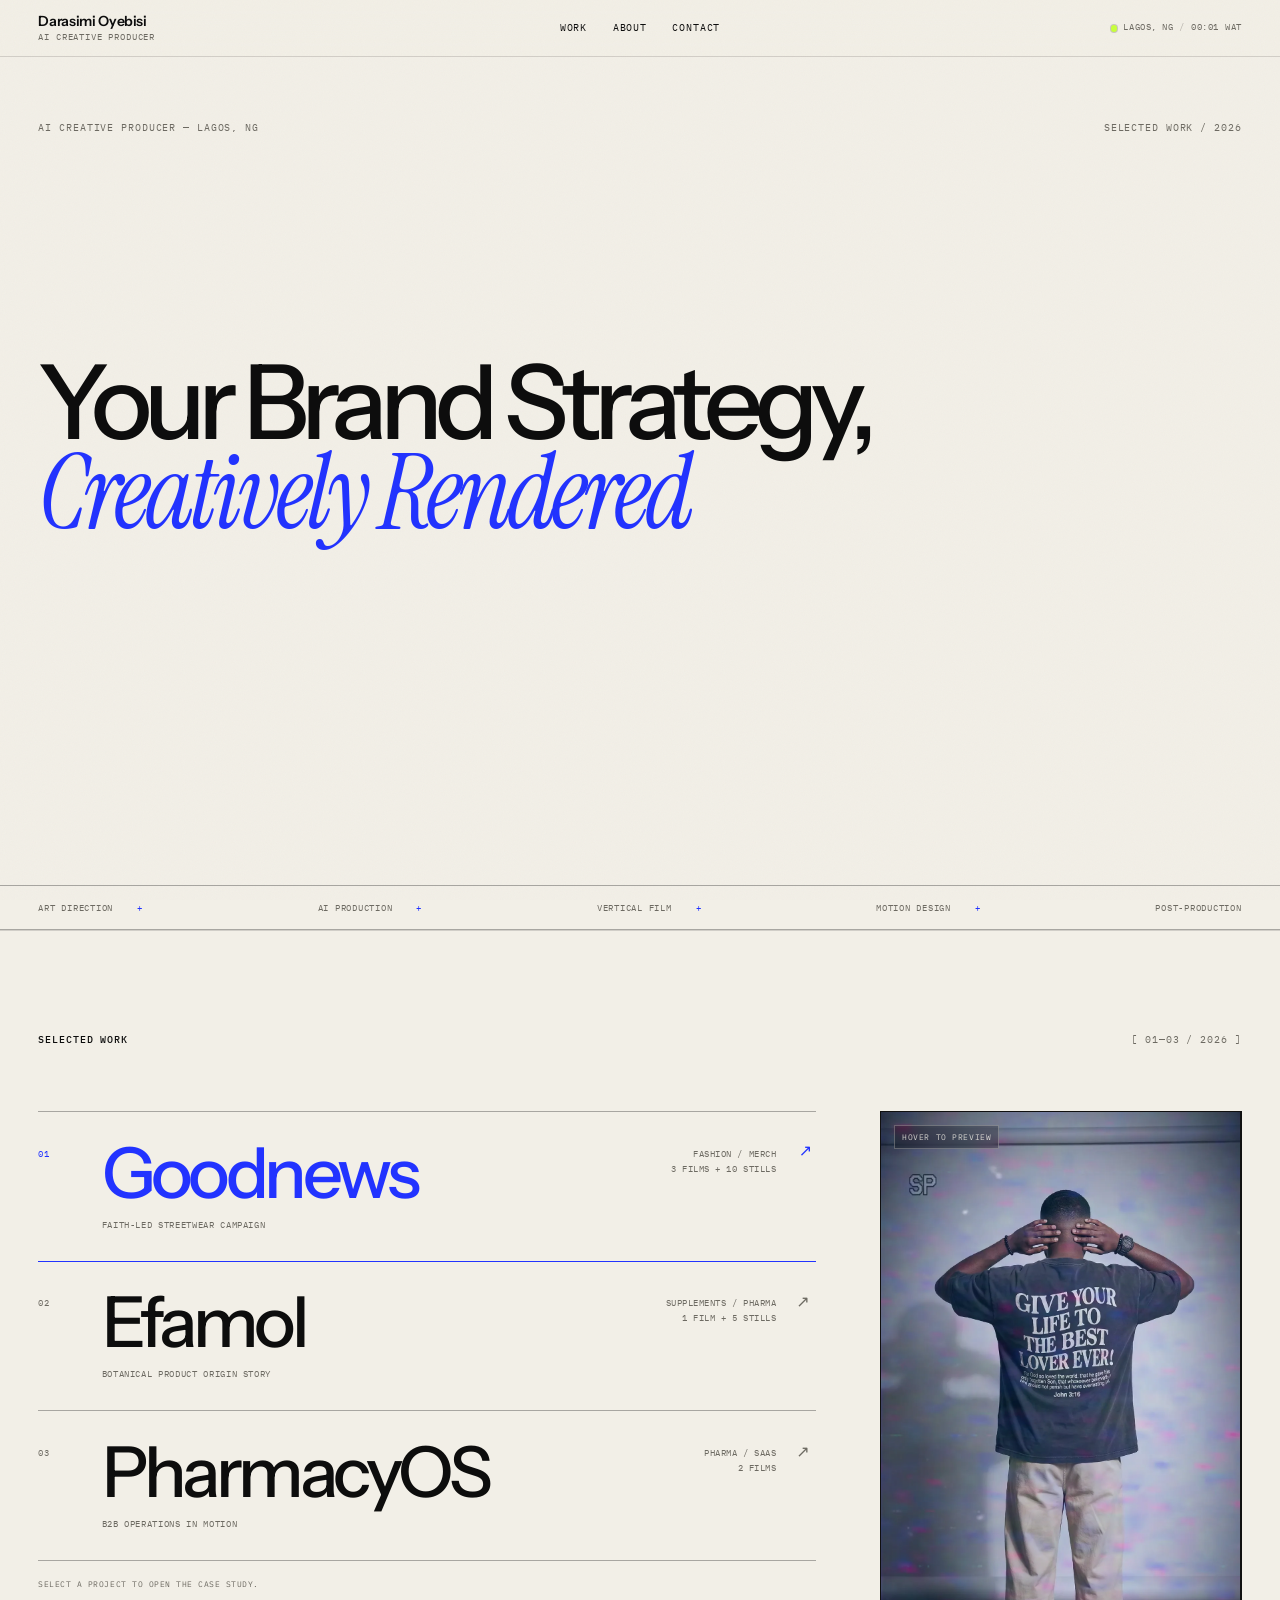
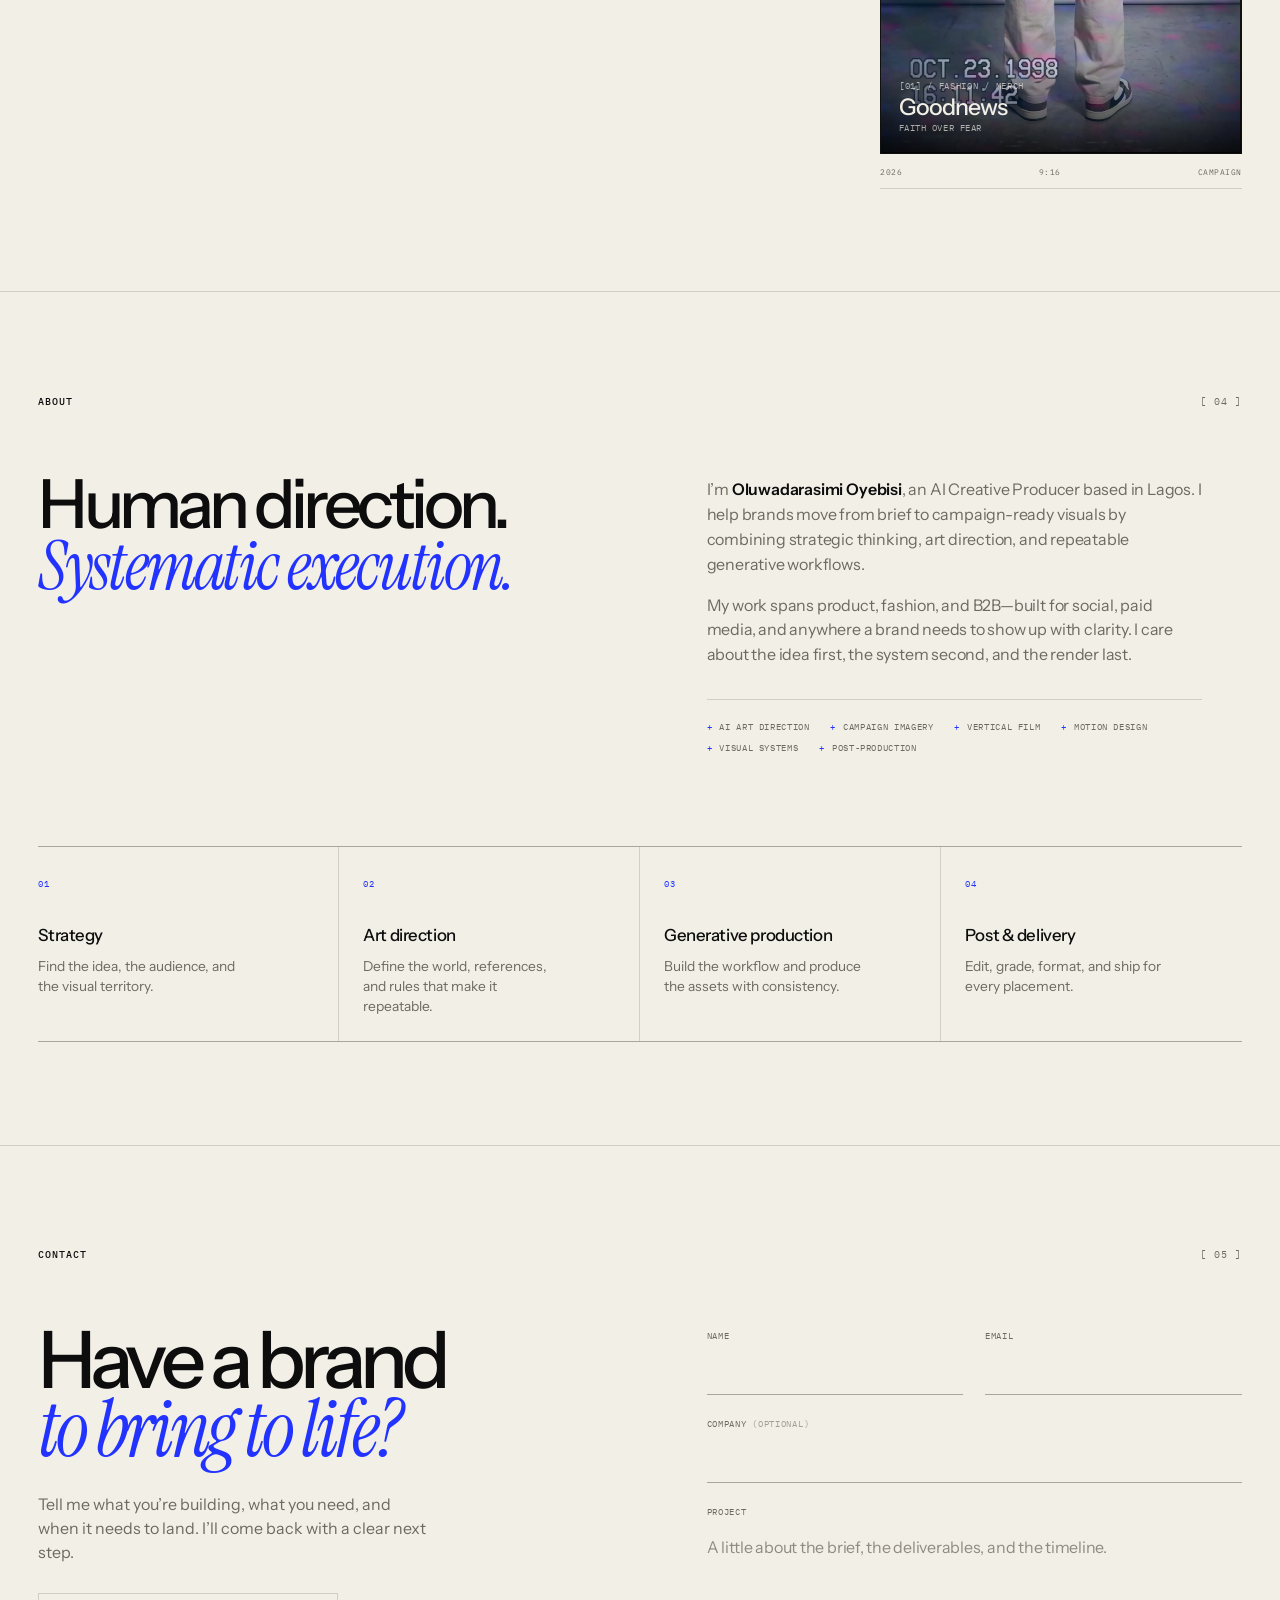
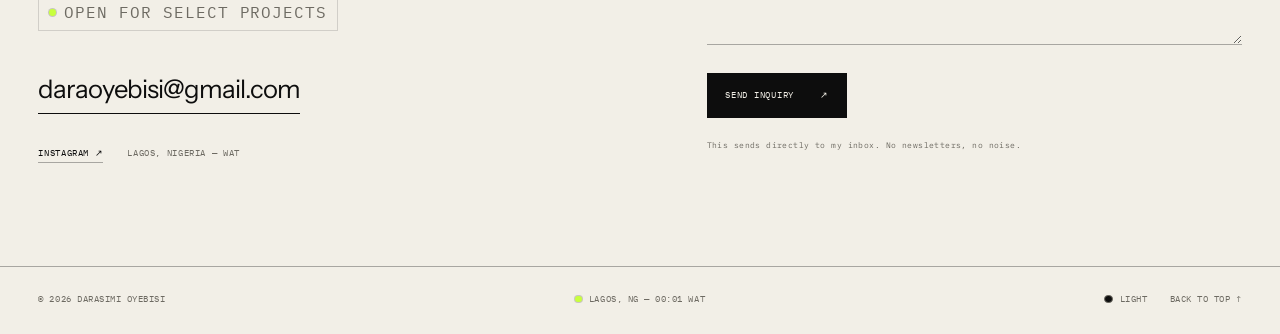
==== commit 8964ccf8: "Update hero to new brand tagline" ====
--- a/index.html
+++ b/index.html
@@ -10,25 +10,25 @@
   <meta name="theme-color" content="#F2EFE7">
   <meta name="color-scheme" content="light dark">
 
-  <link rel="canonical" href="https://darasimi199.github.io/portfolio/">
+  <link rel="canonical" href="https://darasimi-oyebisi.pages.dev/">
   <meta property="og:type" content="website">
-  <meta property="og:url" content="https://darasimi199.github.io/portfolio/">
+  <meta property="og:url" content="https://darasimi-oyebisi.pages.dev/">
   <meta property="og:title" content="Darasimi Oyebisi — AI Creative Producer">
-  <meta property="og:description" content="Brand strategy, rendered. Studio-grade commercial visuals through systematic AI workflows.">
-  <meta property="og:image" content="https://darasimi199.github.io/portfolio/assets/img/og-image.jpg">
+  <meta property="og:description" content="Your Brand Strategy, Creatively Rendered. Studio-grade commercial visuals through systematic AI workflows.">
+  <meta property="og:image" content="https://darasimi-oyebisi.pages.dev/assets/img/og-image-v2.jpg">
   <meta property="og:image:width" content="1200">
   <meta property="og:image:height" content="630">
   <meta property="og:image:alt" content="Darasimi Oyebisi — AI Creative Producer, with campaign imagery from Goodnews Merch.">
   <meta name="twitter:card" content="summary_large_image">
   <meta name="twitter:title" content="Darasimi Oyebisi — AI Creative Producer">
-  <meta name="twitter:description" content="Brand strategy, rendered. Studio-grade commercial visuals through systematic AI workflows.">
-  <meta name="twitter:image" content="https://darasimi199.github.io/portfolio/assets/img/og-image.jpg">
+  <meta name="twitter:description" content="Your Brand Strategy, Creatively Rendered. Studio-grade commercial visuals through systematic AI workflows.">
+  <meta name="twitter:image" content="https://darasimi-oyebisi.pages.dev/assets/img/og-image-v2.jpg">
   <meta name="twitter:image:alt" content="Darasimi Oyebisi — AI Creative Producer, with campaign imagery from Goodnews Merch.">
 
   <link rel="icon" href="assets/img/favicon.svg" type="image/svg+xml">
   <link rel="preload" href="assets/fonts/instrument-sans-latin.woff2" as="font" type="font/woff2" crossorigin>
   <link rel="preload" href="assets/fonts/instrument-serif-italic-latin.woff2" as="font" type="font/woff2" crossorigin>
-  <link rel="stylesheet" href="assets/css/styles.css?v=20261104b">
+  <link rel="stylesheet" href="assets/css/styles.css?v=20261106a">
 
   <script>
     (() => {
@@ -47,7 +47,7 @@
       "@type": "Person",
       "name": "Oluwadarasimi Oyebisi",
       "alternateName": "Darasimi Oyebisi",
-      "url": "https://darasimi199.github.io/portfolio/",
+      "url": "https://darasimi-oyebisi.pages.dev/",
       "jobTitle": "AI Creative Producer",
       "description": "AI Creative Producer turning brand strategy into studio-grade commercial visuals through systematic AI workflows.",
       "email": "mailto:daraoyebisi@gmail.com",
@@ -104,8 +104,8 @@
       </div>
 
       <h1 class="hero__title" id="hero-title">
-        Brand strategy,<br>
-        <em>rendered.</em>
+        Your Brand Strategy,<br>
+        <em>Creatively Rendered</em>
       </h1>
 
       <div class="hero__bottom">
@@ -287,11 +287,12 @@
           </div>
         </div>
 
-        <form class="contact-form reveal" action="https://formsubmit.co/daraoyebisi@gmail.com" method="POST">
-          <input type="hidden" name="_subject" value="New project inquiry — Darasimi Oyebisi">
-          <input type="hidden" name="_template" value="table">
-          <input type="hidden" name="_next" value="https://darasimi199.github.io/portfolio/thanks.html">
-          <input type="text" name="_honey" class="hp" tabindex="-1" autocomplete="off" aria-hidden="true">
+        <form class="contact-form reveal" action="https://api.web3forms.com/submit" method="POST">
+          <input type="hidden" name="access_key" value="2ba2bbd8-4151-403d-96bf-20b921c0349f">
+          <input type="hidden" name="subject" value="New project inquiry — Darasimi Oyebisi">
+          <input type="hidden" name="from_name" value="Darasimi Oyebisi Portfolio">
+          <input type="hidden" name="redirect" value="https://darasimi-oyebisi.pages.dev/thanks.html">
+          <input type="checkbox" name="botcheck" class="hp" tabindex="-1" autocomplete="off" aria-hidden="true">
 
           <div class="form-row">
             <label class="field">
--- a/assets/css/styles.css
+++ b/assets/css/styles.css
@@ -332,8 +332,8 @@
 }
 
 .hero__title {
-  max-width: 11.6ch;
-  font-size: clamp(3.4rem, 10.7vw, 11rem);
+  max-width: 22ch;
+  font-size: clamp(2.8rem, 8.1vw, 9rem);
   font-weight: 500;
   letter-spacing: -0.075em;
   line-height: 0.86;
@@ -1514,7 +1514,7 @@
   }
 
   .hero__title {
-    font-size: clamp(3.4rem, 12.5vw, 7rem);
+    font-size: clamp(2.6rem, 8.6vw, 5.5rem);
   }
 
   .hero__bottom {
@@ -1687,7 +1687,7 @@
   }
 
   .hero__title {
-    font-size: clamp(3rem, 14vw, 4.5rem);
+    font-size: clamp(2.2rem, 8.2vw, 3.8rem);
     letter-spacing: -0.07em;
   }
 
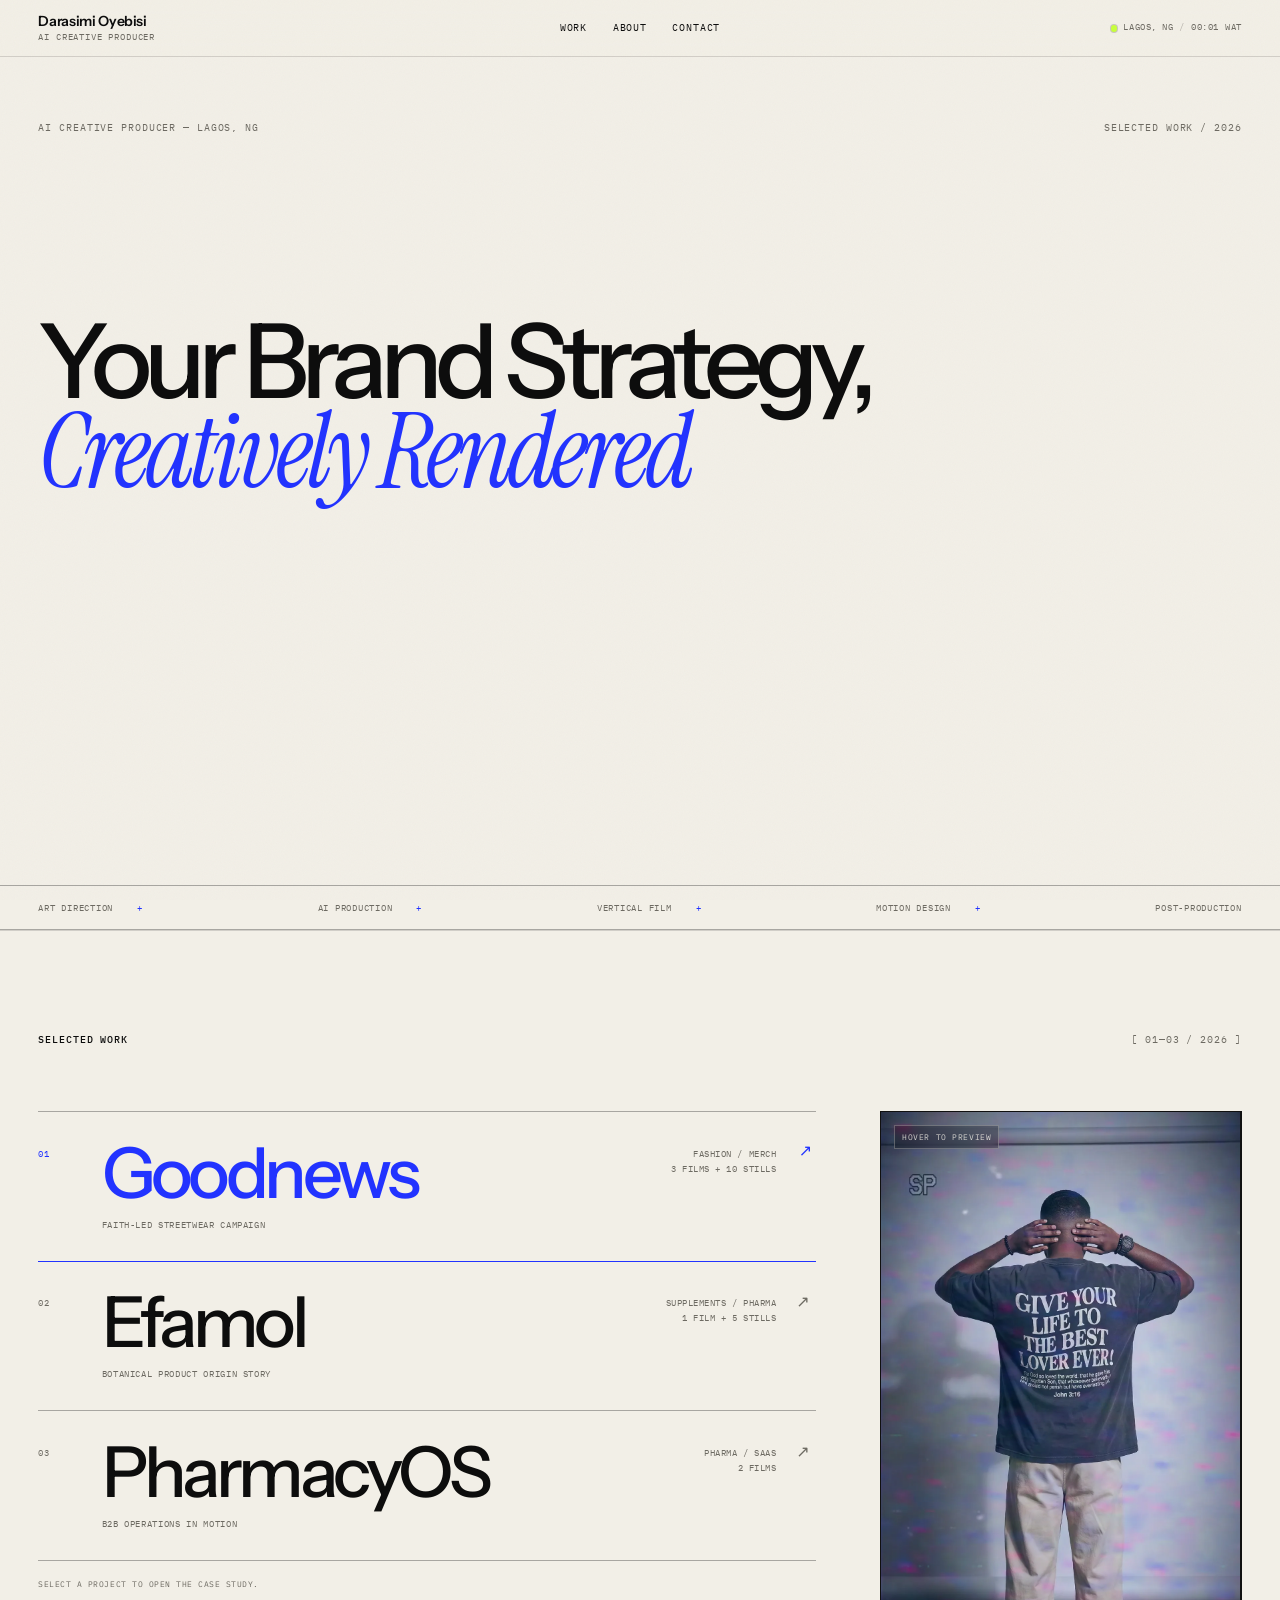
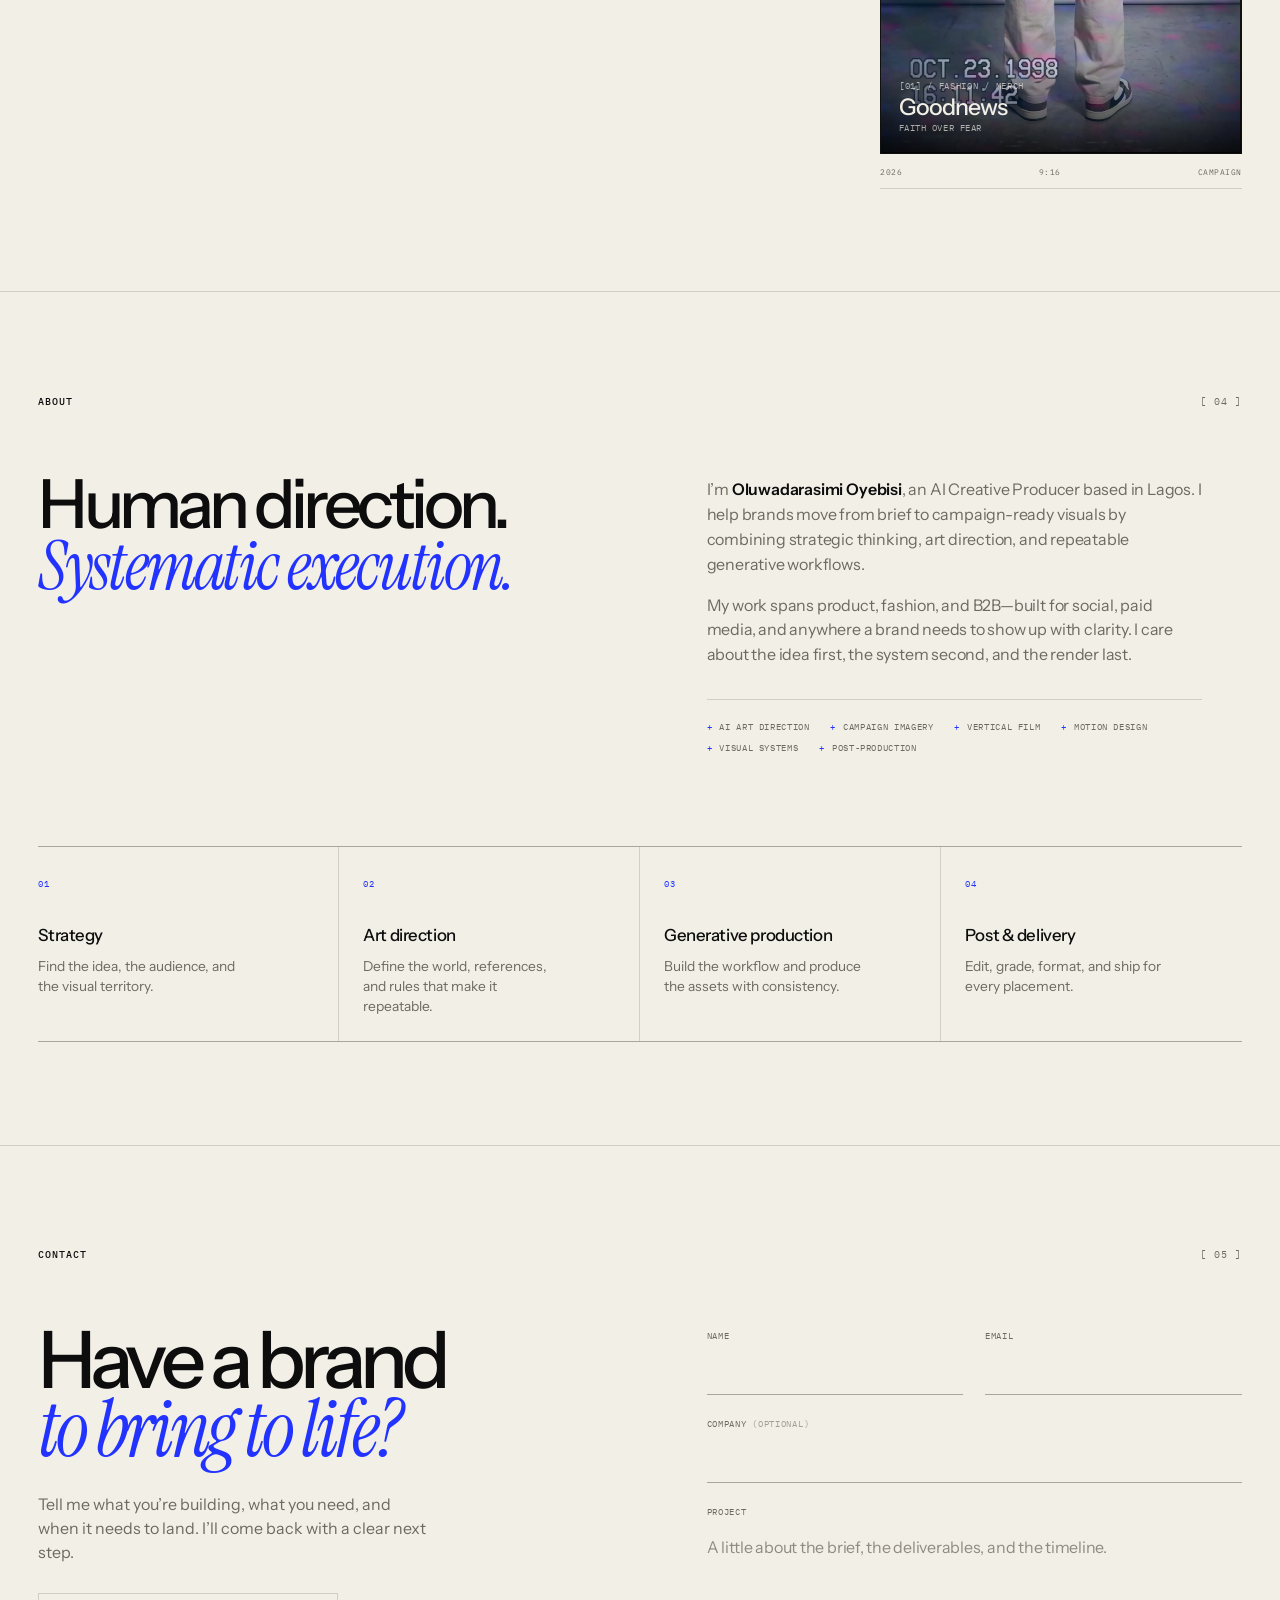
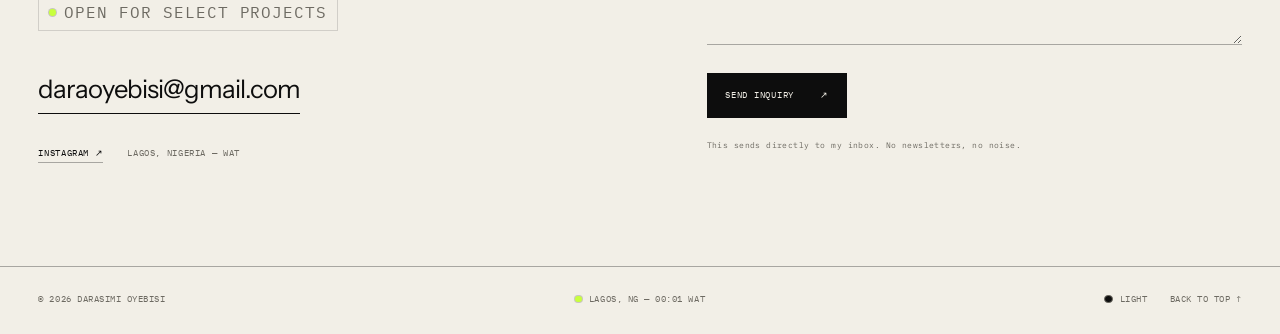
==== commit 1a430a88: "Add animated work scroll cue to hero" ====
--- a/index.html
+++ b/index.html
@@ -28,7 +28,7 @@
   <link rel="icon" href="assets/img/favicon.svg" type="image/svg+xml">
   <link rel="preload" href="assets/fonts/instrument-sans-latin.woff2" as="font" type="font/woff2" crossorigin>
   <link rel="preload" href="assets/fonts/instrument-serif-italic-latin.woff2" as="font" type="font/woff2" crossorigin>
-  <link rel="stylesheet" href="assets/css/styles.css?v=20261106a">
+  <link rel="stylesheet" href="assets/css/styles.css?v=20261108a">
 
   <script>
     (() => {
@@ -112,9 +112,13 @@
         <p class="hero__lede">
           I turn brand strategy into studio-grade commercial visuals through systematic AI workflows.
         </p>
-        <a class="scroll-cue" href="#work">
-          <span>View selected work</span>
-          <span aria-hidden="true">↓</span>
+        <a class="hero-scroll" href="#work">
+          <span class="hero-scroll__label">Check out Darasimi’s work</span>
+          <span class="hero-scroll__arrows" aria-hidden="true">
+            <span>↓</span>
+            <span>↓</span>
+            <span>↓</span>
+          </span>
         </a>
       </div>
     </section>
--- a/assets/css/styles.css
+++ b/assets/css/styles.css
@@ -351,9 +351,9 @@
 
 .hero__bottom {
   display: grid;
-  grid-template-columns: minmax(0, 1fr) auto;
+  grid-template-columns: 1fr;
   align-items: end;
-  gap: 2rem;
+  gap: clamp(1.5rem, 3vw, 2.5rem);
   padding-top: 0.5rem;
 }
 
@@ -364,6 +364,66 @@
   letter-spacing: -0.022em;
   text-wrap: pretty;
   animation: fade-up 1s var(--ease) 0.18s both;
+}
+
+.hero-scroll {
+  display: inline-flex;
+  flex-direction: column;
+  align-items: center;
+  justify-self: center;
+  gap: 0.45rem;
+  width: fit-content;
+  padding: 0.35rem 0.6rem;
+  font-family: var(--font-mono);
+  font-size: 0.57rem;
+  letter-spacing: 0.08em;
+  line-height: 1.3;
+  text-transform: uppercase;
+  color: var(--muted);
+  transition: color 0.3s ease;
+  animation: fade-up 1s var(--ease) 0.3s both;
+}
+
+.hero-scroll:hover,
+.hero-scroll:focus-visible {
+  color: var(--accent);
+}
+
+.hero-scroll__label {
+  white-space: nowrap;
+}
+
+.hero-scroll__arrows {
+  display: flex;
+  gap: 0.35rem;
+  color: var(--accent);
+  font-size: 0.85rem;
+  line-height: 1;
+}
+
+.hero-scroll__arrows span {
+  display: inline-block;
+  animation: blink-arrow 1.5s ease-in-out infinite;
+}
+
+.hero-scroll__arrows span:nth-child(2) {
+  animation-delay: 0.18s;
+}
+
+.hero-scroll__arrows span:nth-child(3) {
+  animation-delay: 0.36s;
+}
+
+@keyframes blink-arrow {
+  0%,
+  100% {
+    opacity: 0.25;
+    transform: translateY(0);
+  }
+  50% {
+    opacity: 1;
+    transform: translateY(0.16rem);
+  }
 }
 
 .scroll-cue {
@@ -1807,4 +1867,10 @@
     opacity: 1 !important;
     transform: none !important;
   }
-}
+
+  .hero-scroll__arrows span {
+    animation: none !important;
+    opacity: 1 !important;
+    transform: none !important;
+  }
+}
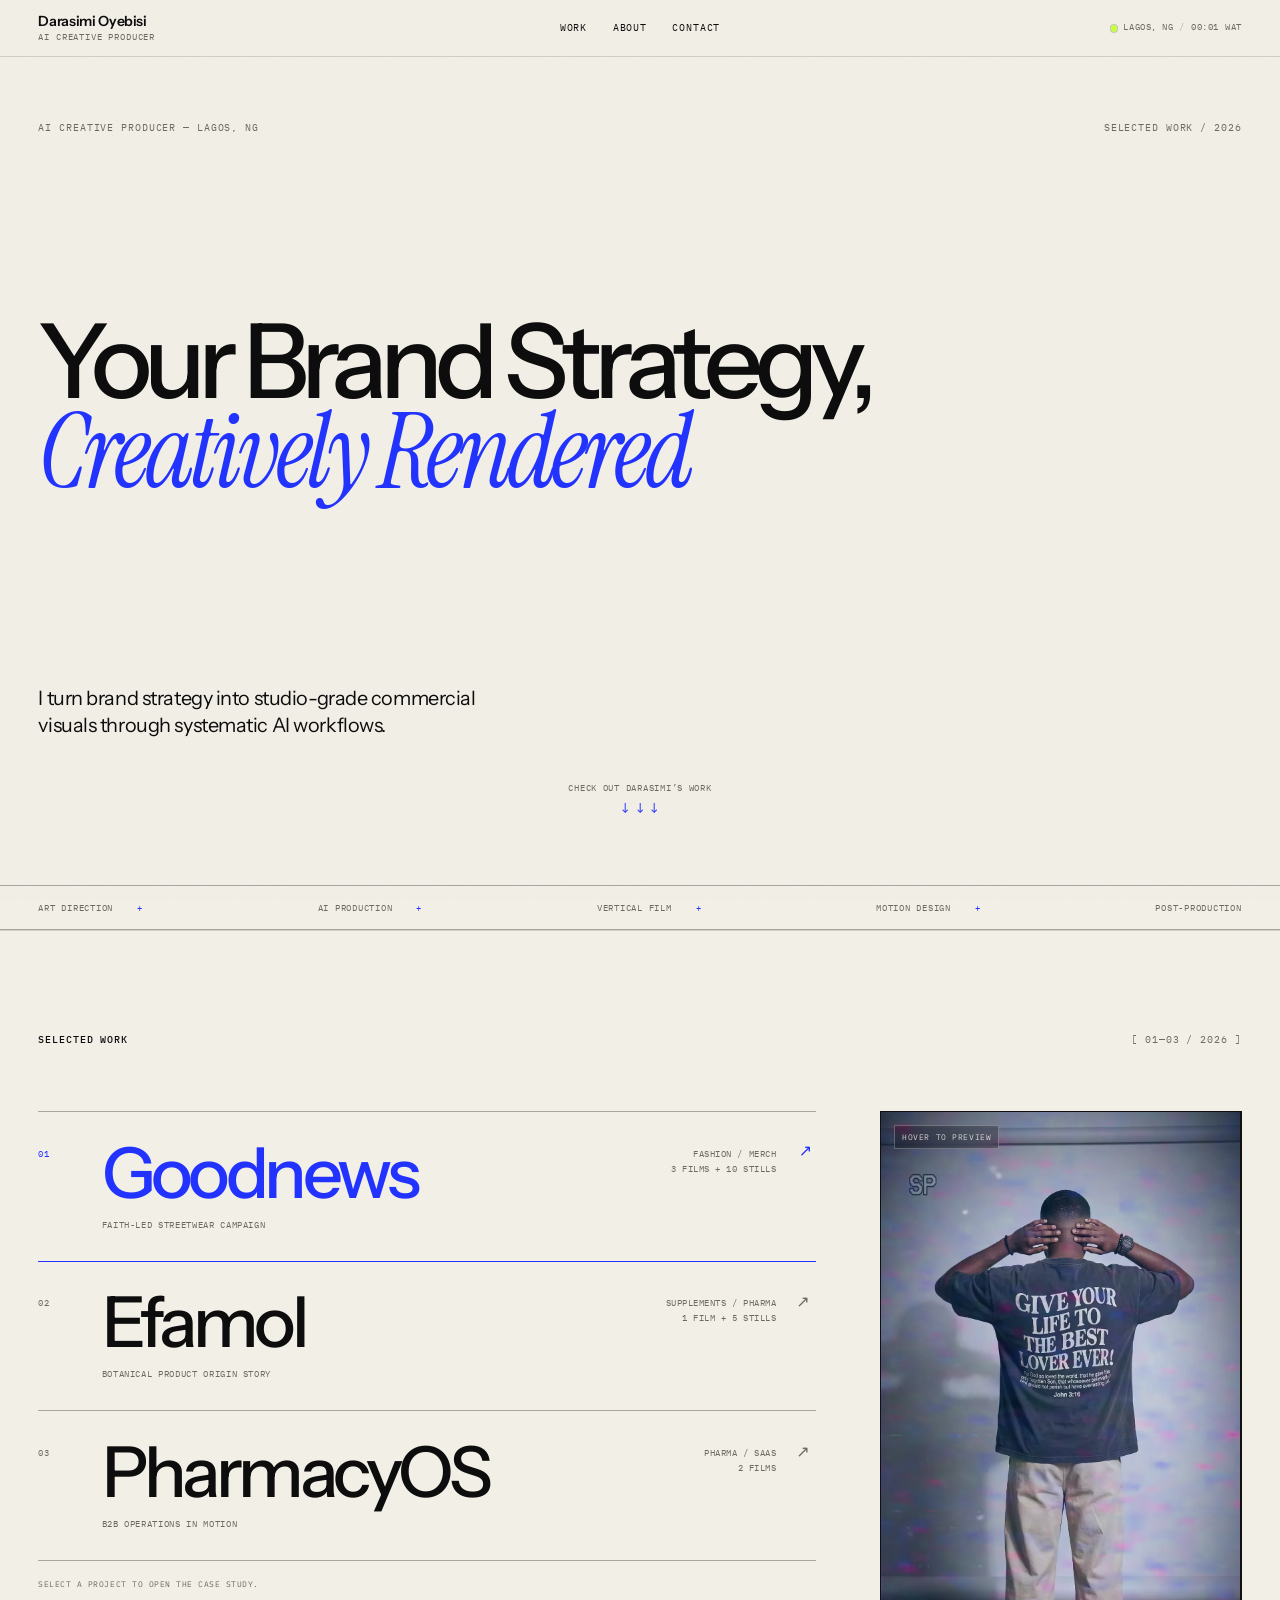
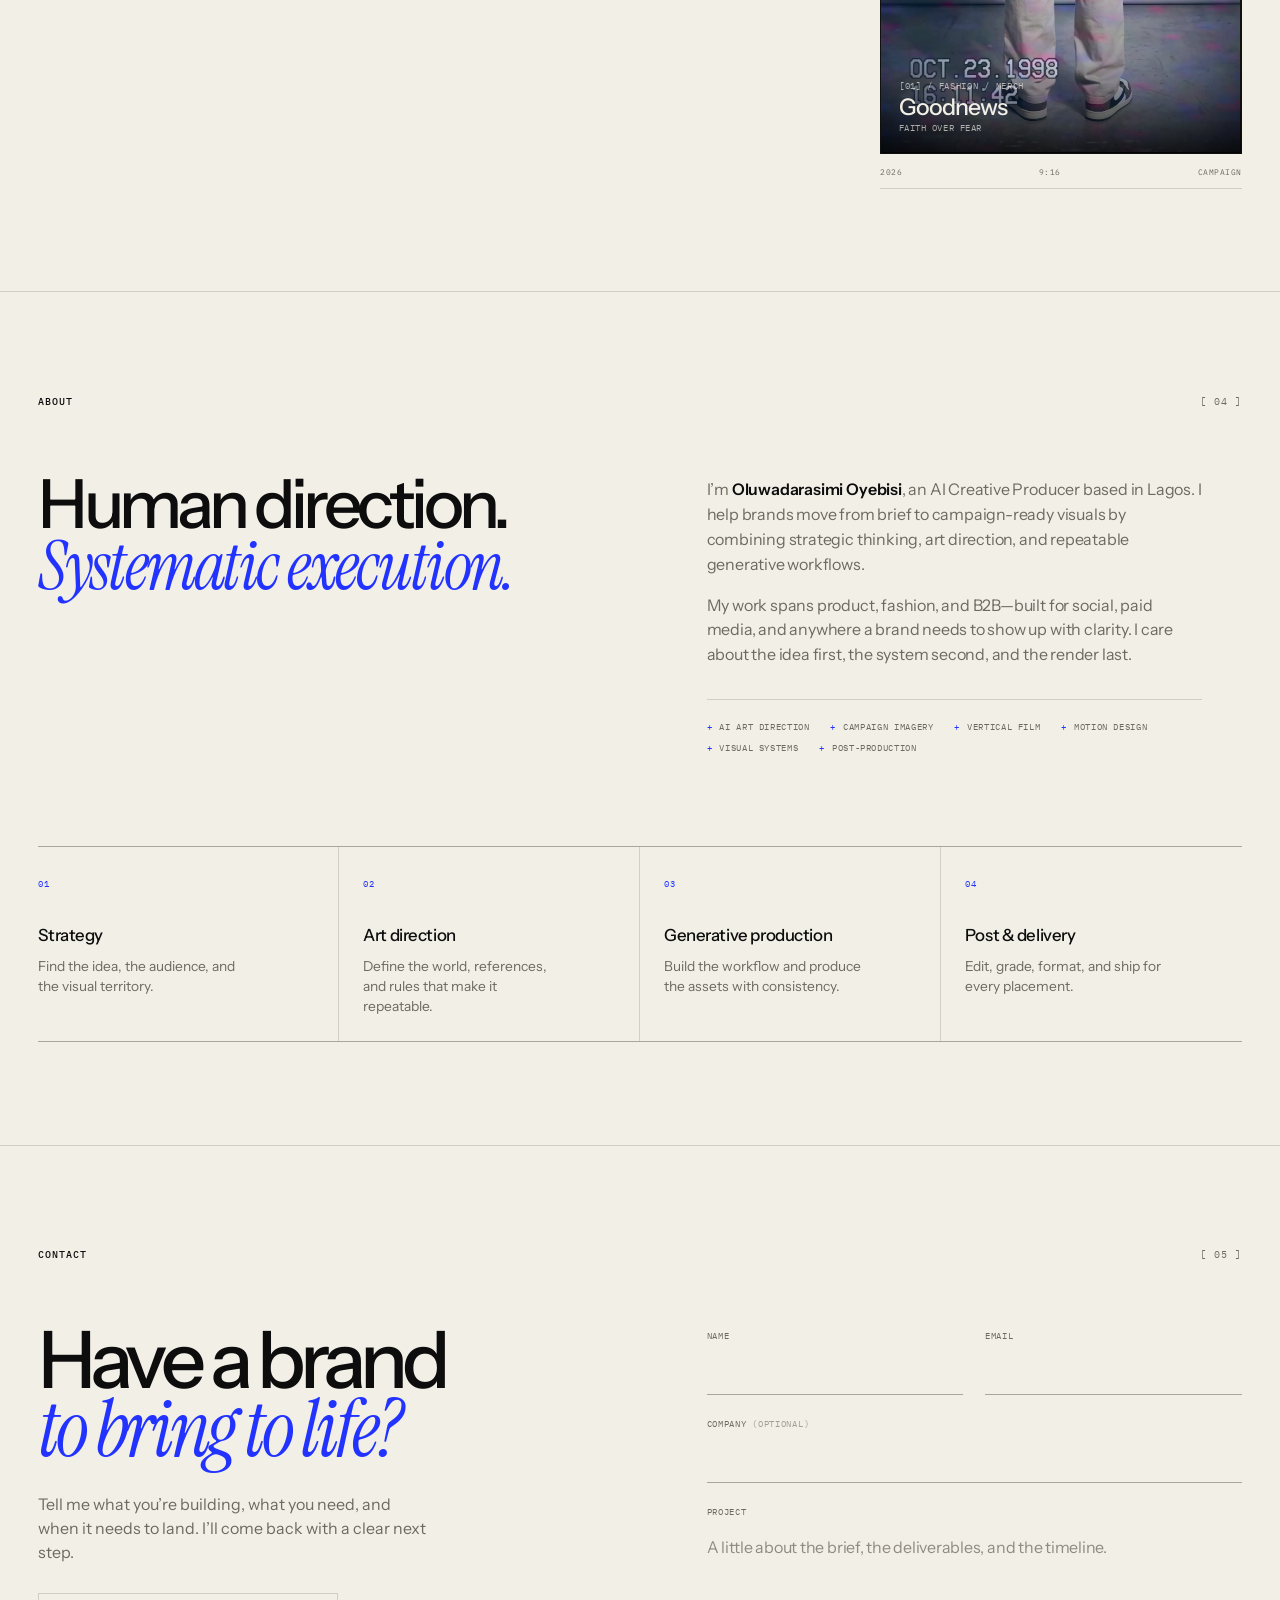
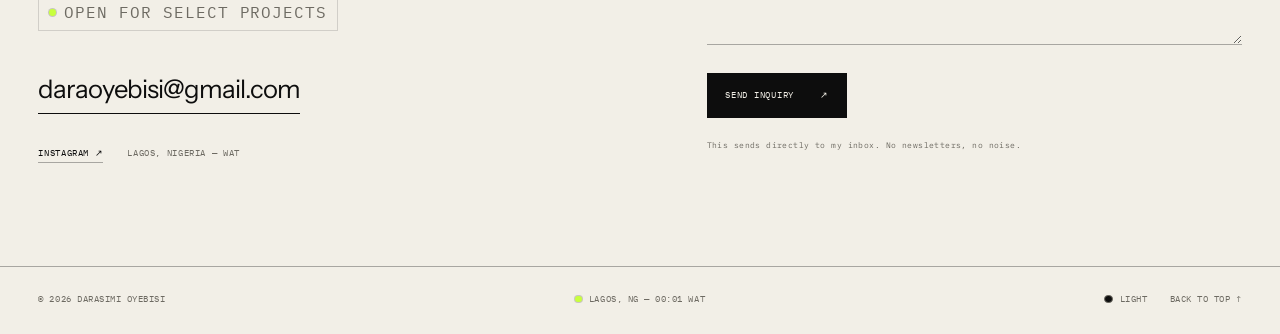
==== commit 929fddd3: "Fix hero scroll cue visibility" ====
--- a/index.html
+++ b/index.html
@@ -28,7 +28,7 @@
   <link rel="icon" href="assets/img/favicon.svg" type="image/svg+xml">
   <link rel="preload" href="assets/fonts/instrument-sans-latin.woff2" as="font" type="font/woff2" crossorigin>
   <link rel="preload" href="assets/fonts/instrument-serif-italic-latin.woff2" as="font" type="font/woff2" crossorigin>
-  <link rel="stylesheet" href="assets/css/styles.css?v=20261108a">
+  <link rel="stylesheet" href="assets/css/styles.css?v=20261108c">
 
   <script>
     (() => {
--- a/assets/css/styles.css
+++ b/assets/css/styles.css
@@ -363,7 +363,6 @@
   line-height: 1.35;
   letter-spacing: -0.022em;
   text-wrap: pretty;
-  animation: fade-up 1s var(--ease) 0.18s both;
 }
 
 .hero-scroll {
@@ -381,7 +380,6 @@
   text-transform: uppercase;
   color: var(--muted);
   transition: color 0.3s ease;
-  animation: fade-up 1s var(--ease) 0.3s both;
 }
 
 .hero-scroll:hover,
@@ -443,8 +441,7 @@
 }
 
 .hero__top,
-.hero__title,
-.hero__bottom {
+.hero__title {
   opacity: 0;
 }
 
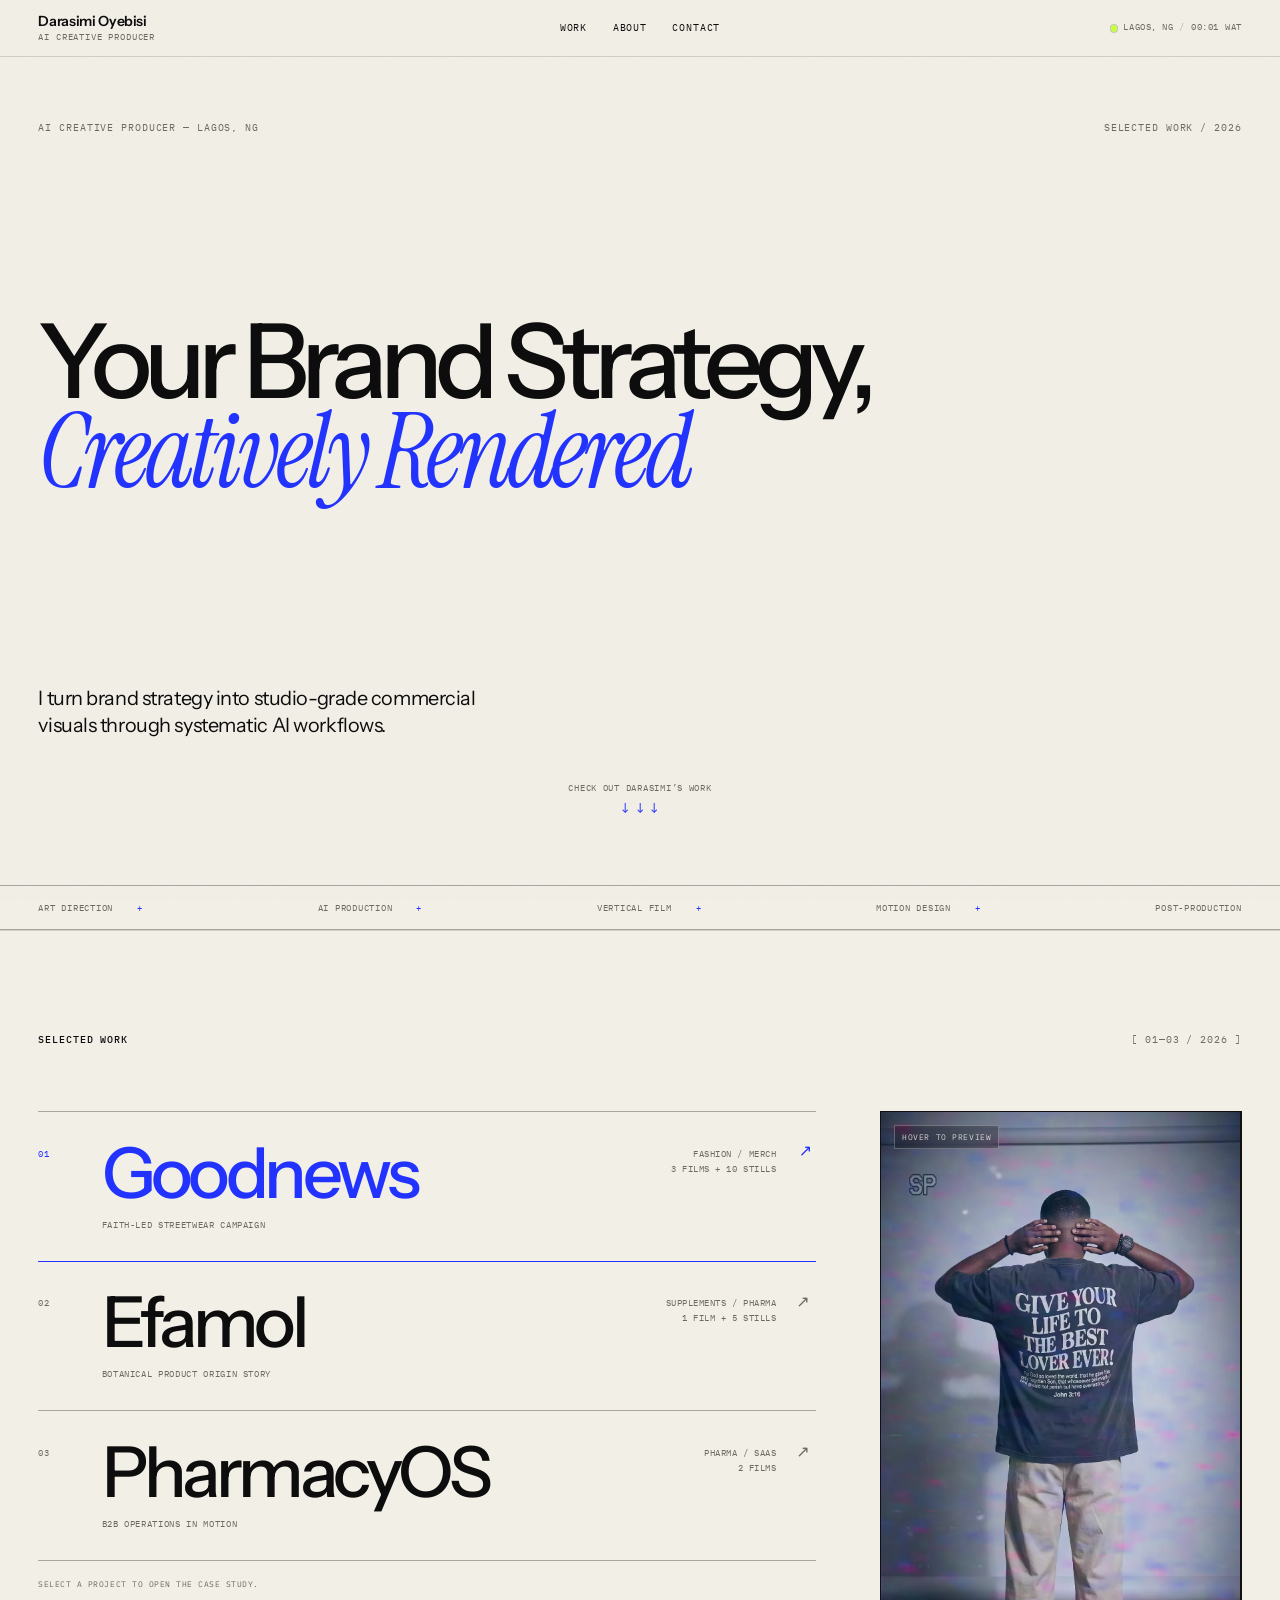
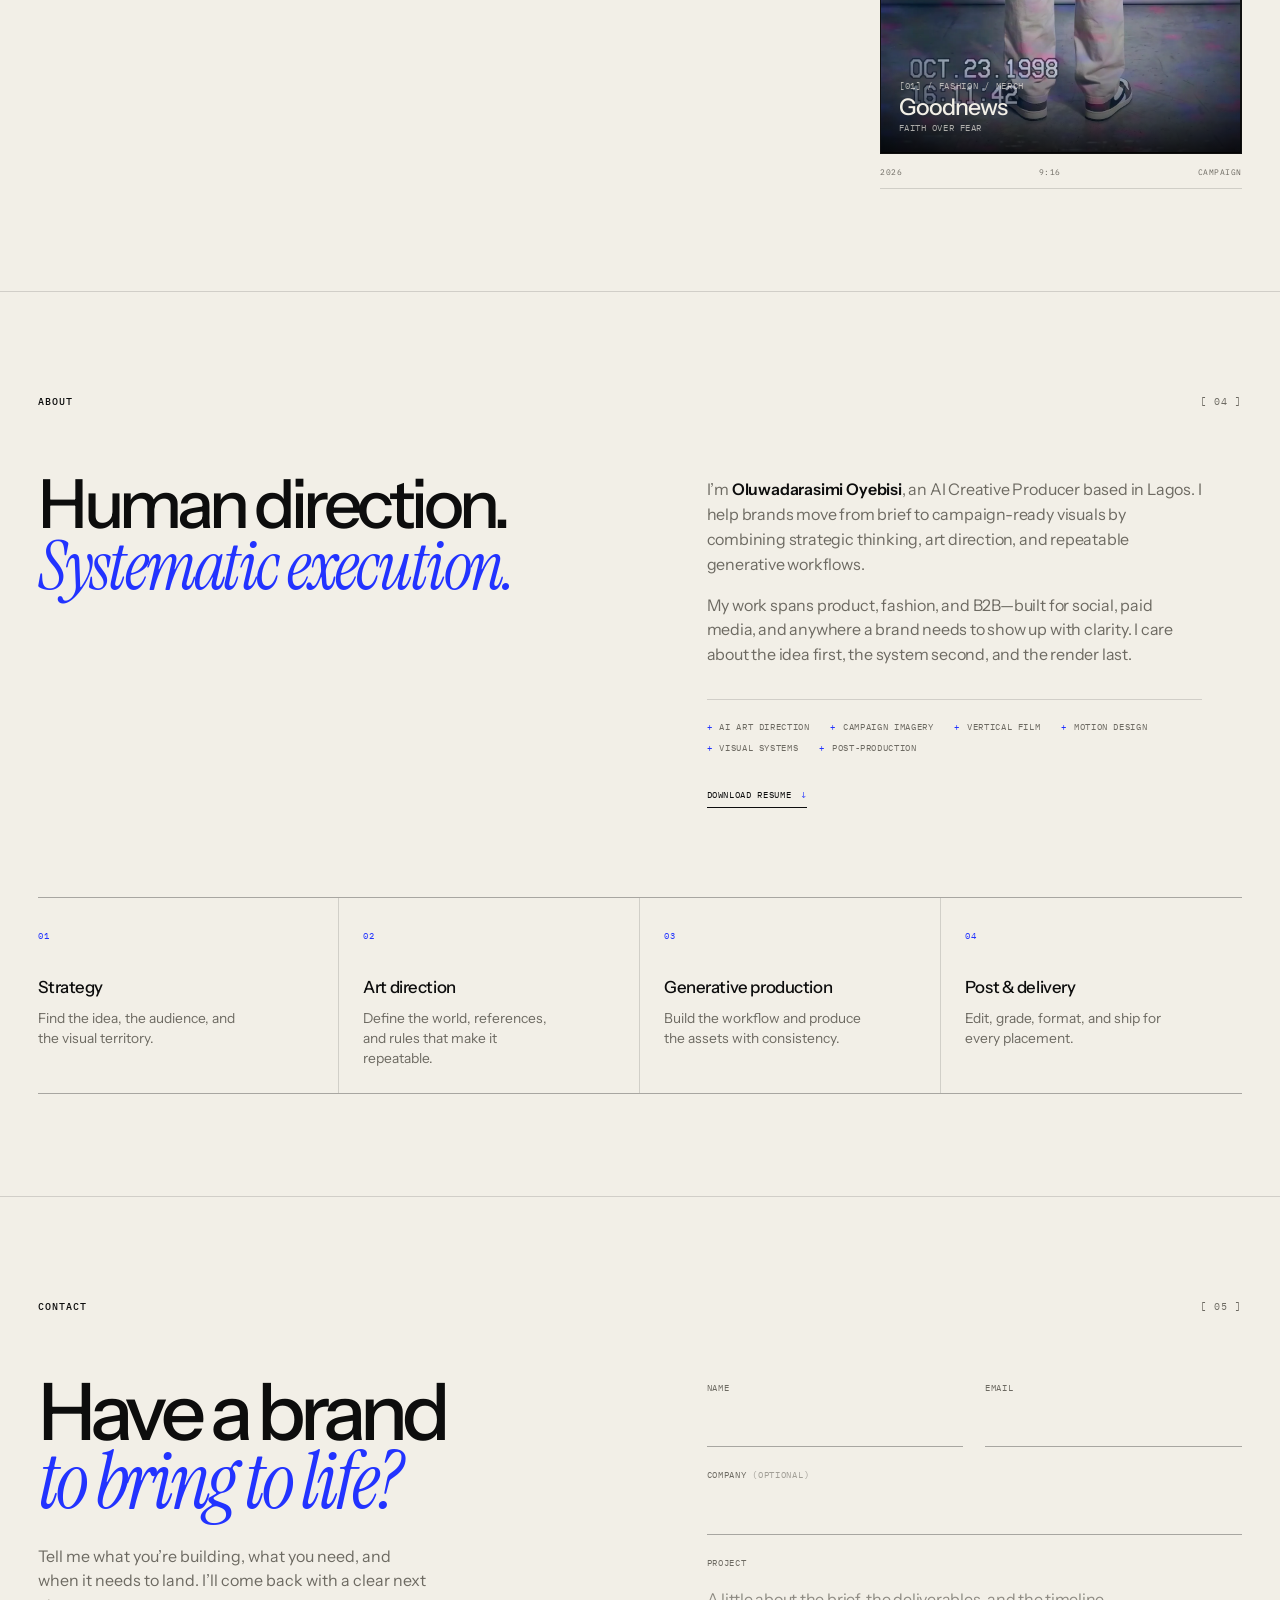
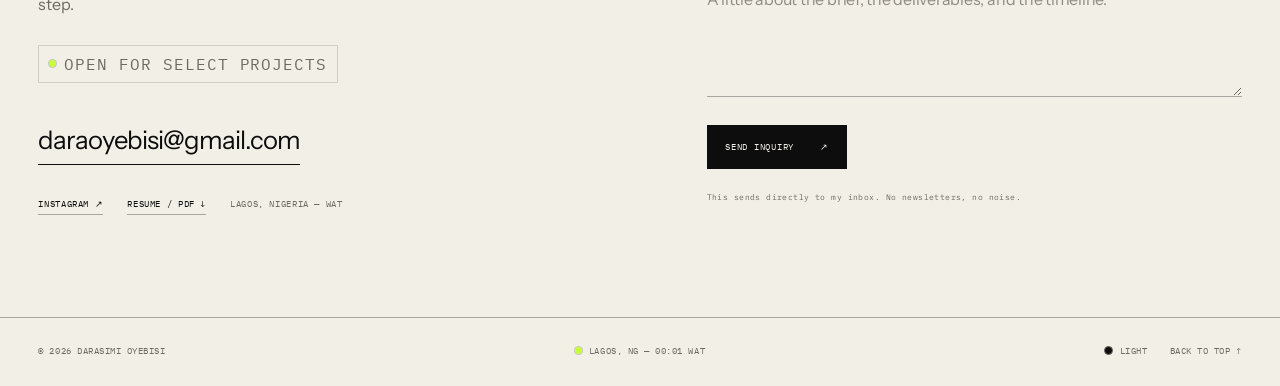
==== commit 68b3e378: "Add downloadable resume and link it from portfolio" ====
--- a/index.html
+++ b/index.html
@@ -28,7 +28,7 @@
   <link rel="icon" href="assets/img/favicon.svg" type="image/svg+xml">
   <link rel="preload" href="assets/fonts/instrument-sans-latin.woff2" as="font" type="font/woff2" crossorigin>
   <link rel="preload" href="assets/fonts/instrument-serif-italic-latin.woff2" as="font" type="font/woff2" crossorigin>
-  <link rel="stylesheet" href="assets/css/styles.css?v=20261108c">
+  <link rel="stylesheet" href="assets/css/styles.css?v=20261108d">
 
   <script>
     (() => {
@@ -235,6 +235,10 @@
             <li>Visual systems</li>
             <li>Post-production</li>
           </ul>
+
+          <a class="resume-link" href="resume.pdf" download="Darasimi-Oyebisi-Resume.pdf">
+            Download resume <span aria-hidden="true">↓</span>
+          </a>
         </div>
       </div>
 
@@ -287,6 +291,7 @@
 
           <div class="contact-links">
             <a href="https://www.instagram.com/jeezisreal/" target="_blank" rel="noreferrer">Instagram ↗</a>
+            <a href="resume.pdf" download="Darasimi-Oyebisi-Resume.pdf">Resume / PDF ↓</a>
             <span>Lagos, Nigeria — WAT</span>
           </div>
         </div>
--- a/assets/css/styles.css
+++ b/assets/css/styles.css
@@ -809,6 +809,32 @@
   color: var(--accent);
 }
 
+.resume-link {
+  display: inline-flex;
+  align-items: center;
+  gap: 0.6rem;
+  margin-top: 2rem;
+  padding-bottom: 0.35rem;
+  border-bottom: 1px solid var(--ink);
+  font-family: var(--font-mono);
+  font-size: 0.58rem;
+  letter-spacing: 0.07em;
+  line-height: 1.4;
+  text-transform: uppercase;
+  color: var(--ink);
+  transition: color 0.3s ease, border-color 0.3s ease;
+}
+
+.resume-link span {
+  color: var(--accent);
+}
+
+.resume-link:hover,
+.resume-link:focus-visible {
+  color: var(--accent);
+  border-color: var(--accent);
+}
+
 .system {
   display: grid;
   grid-template-columns: repeat(4, minmax(0, 1fr));
